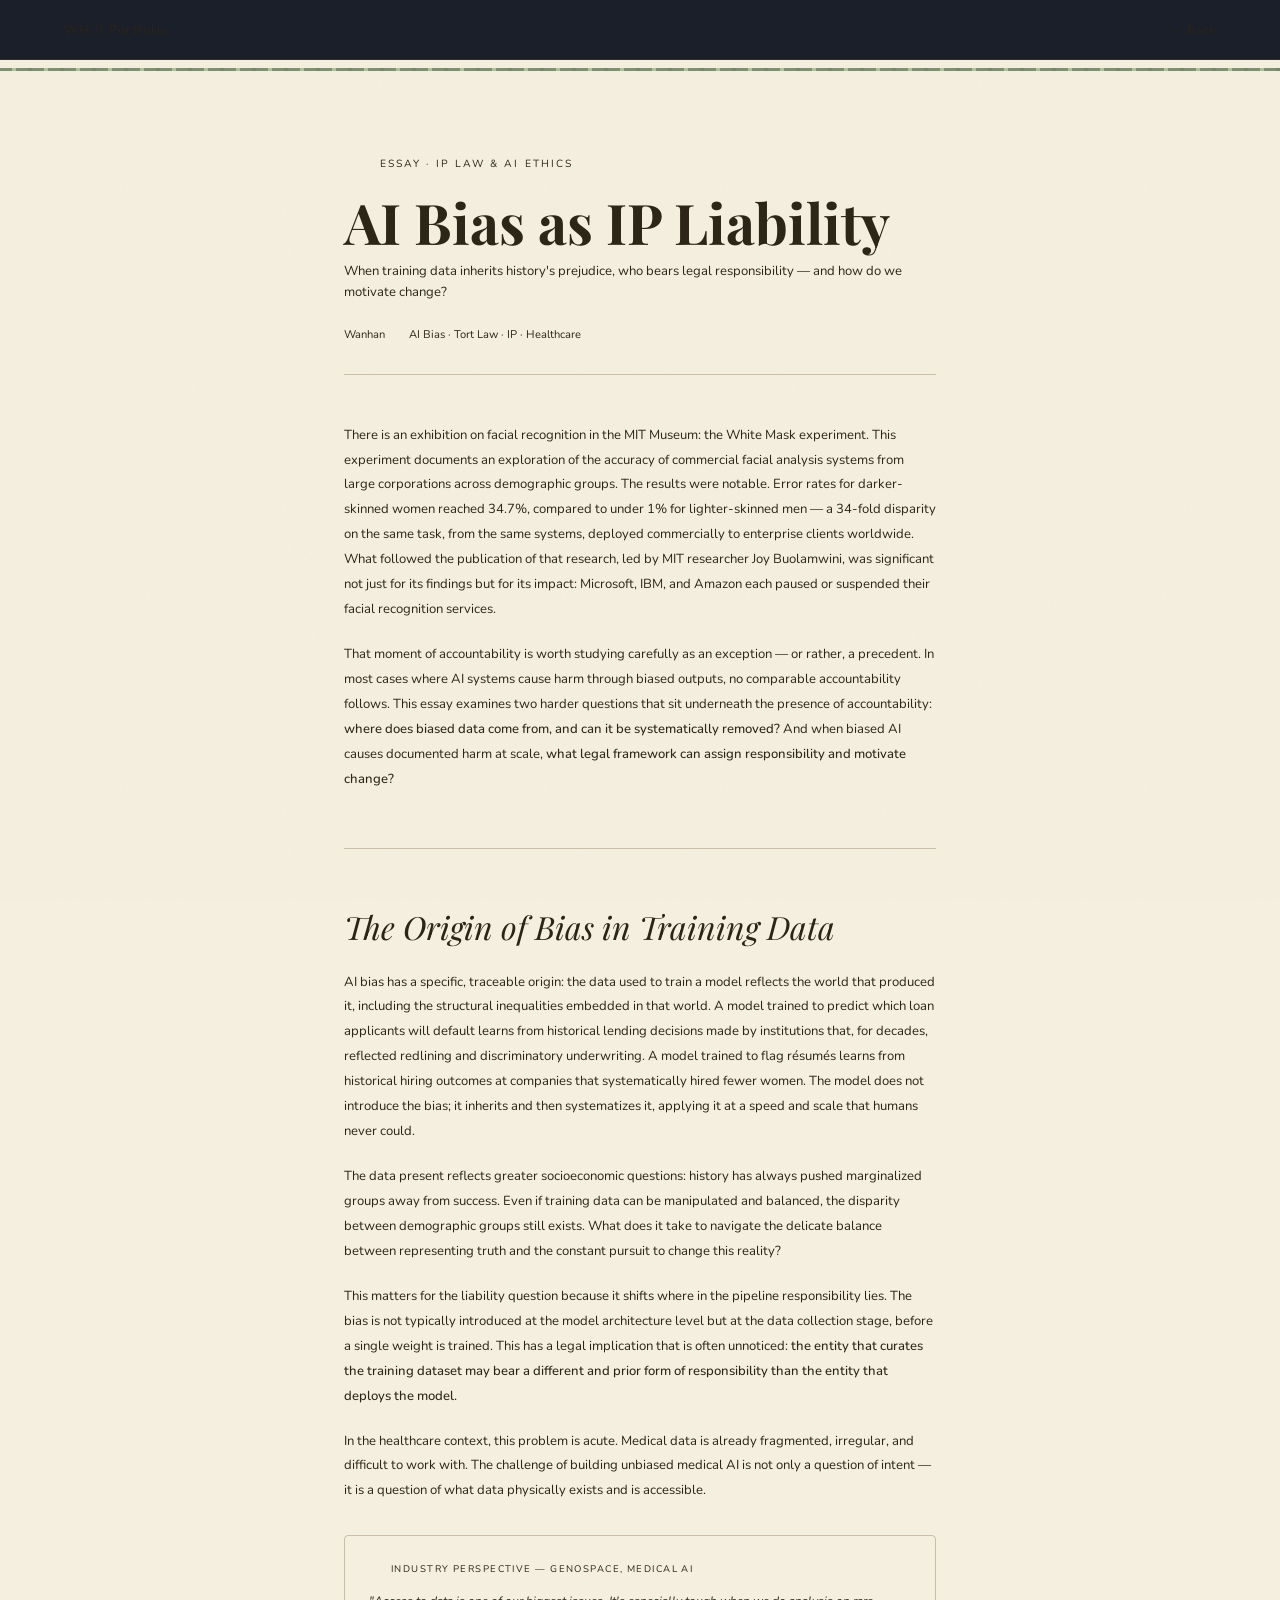
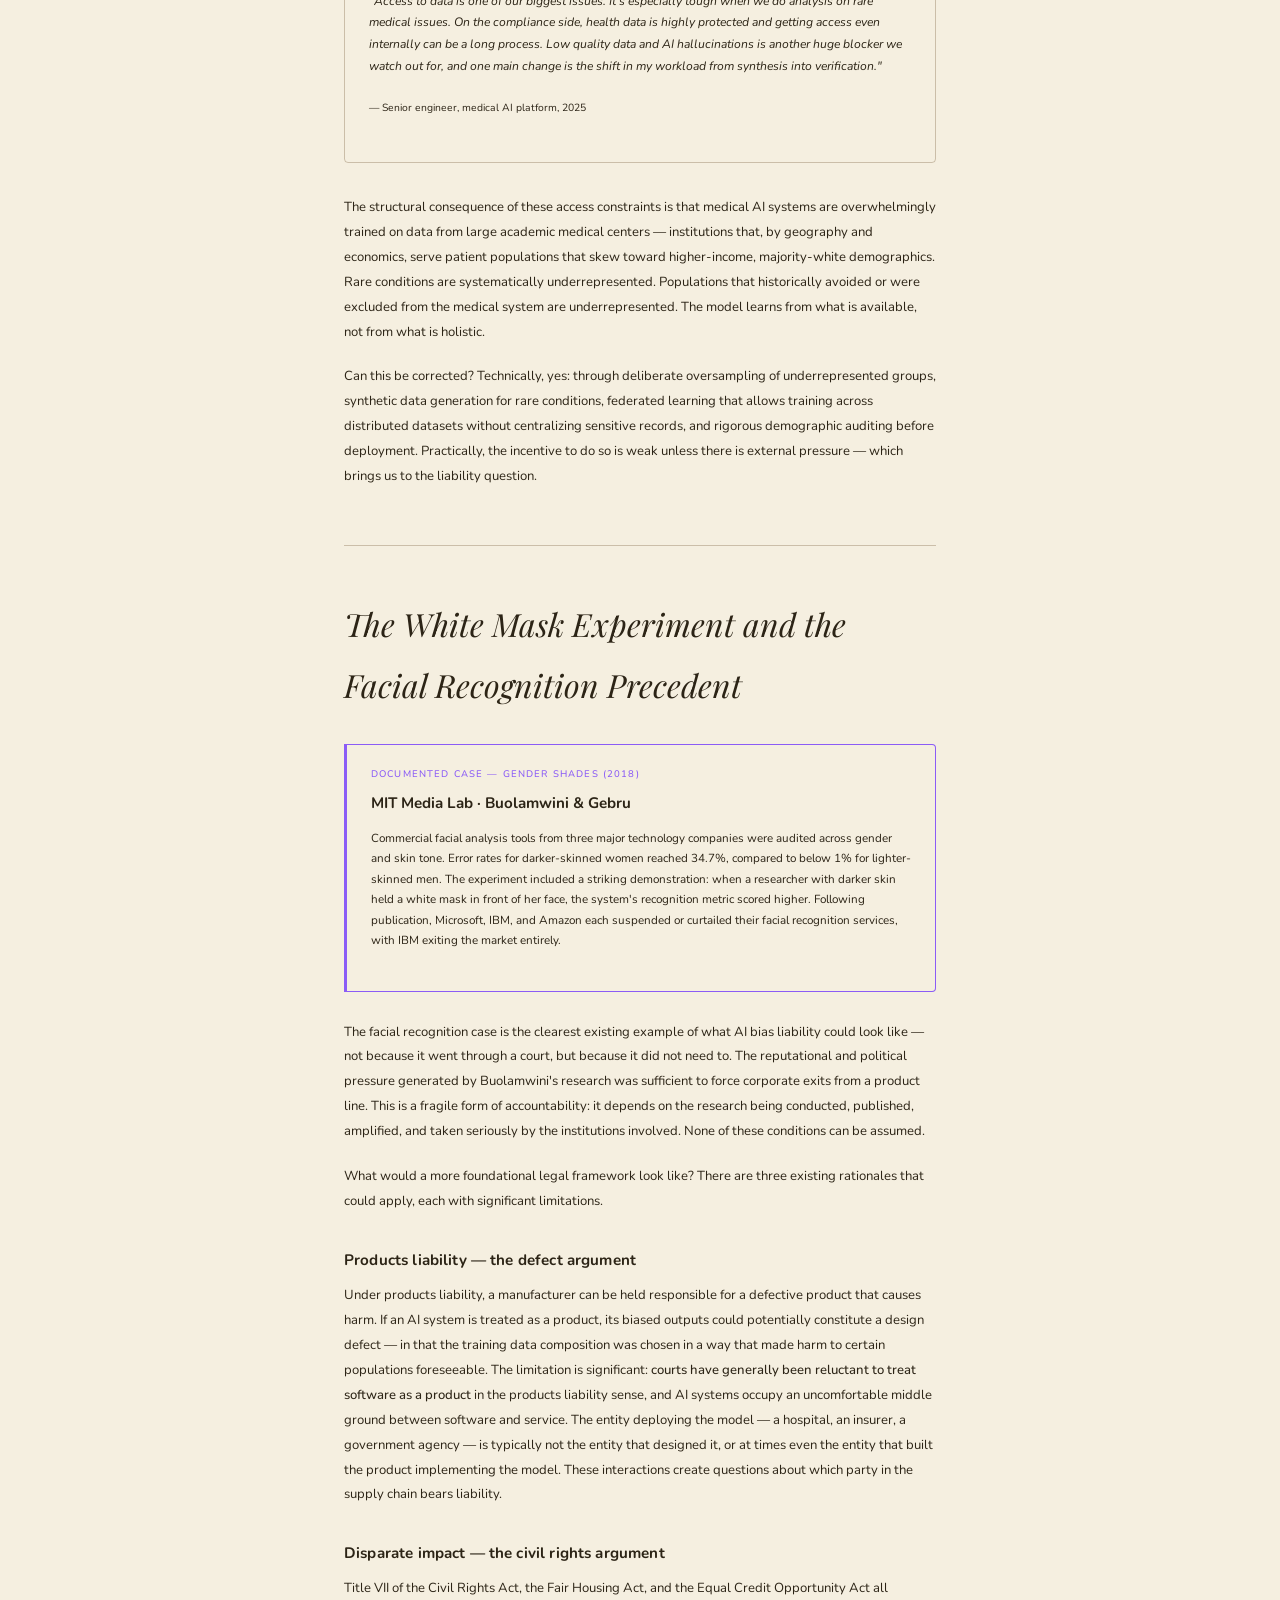
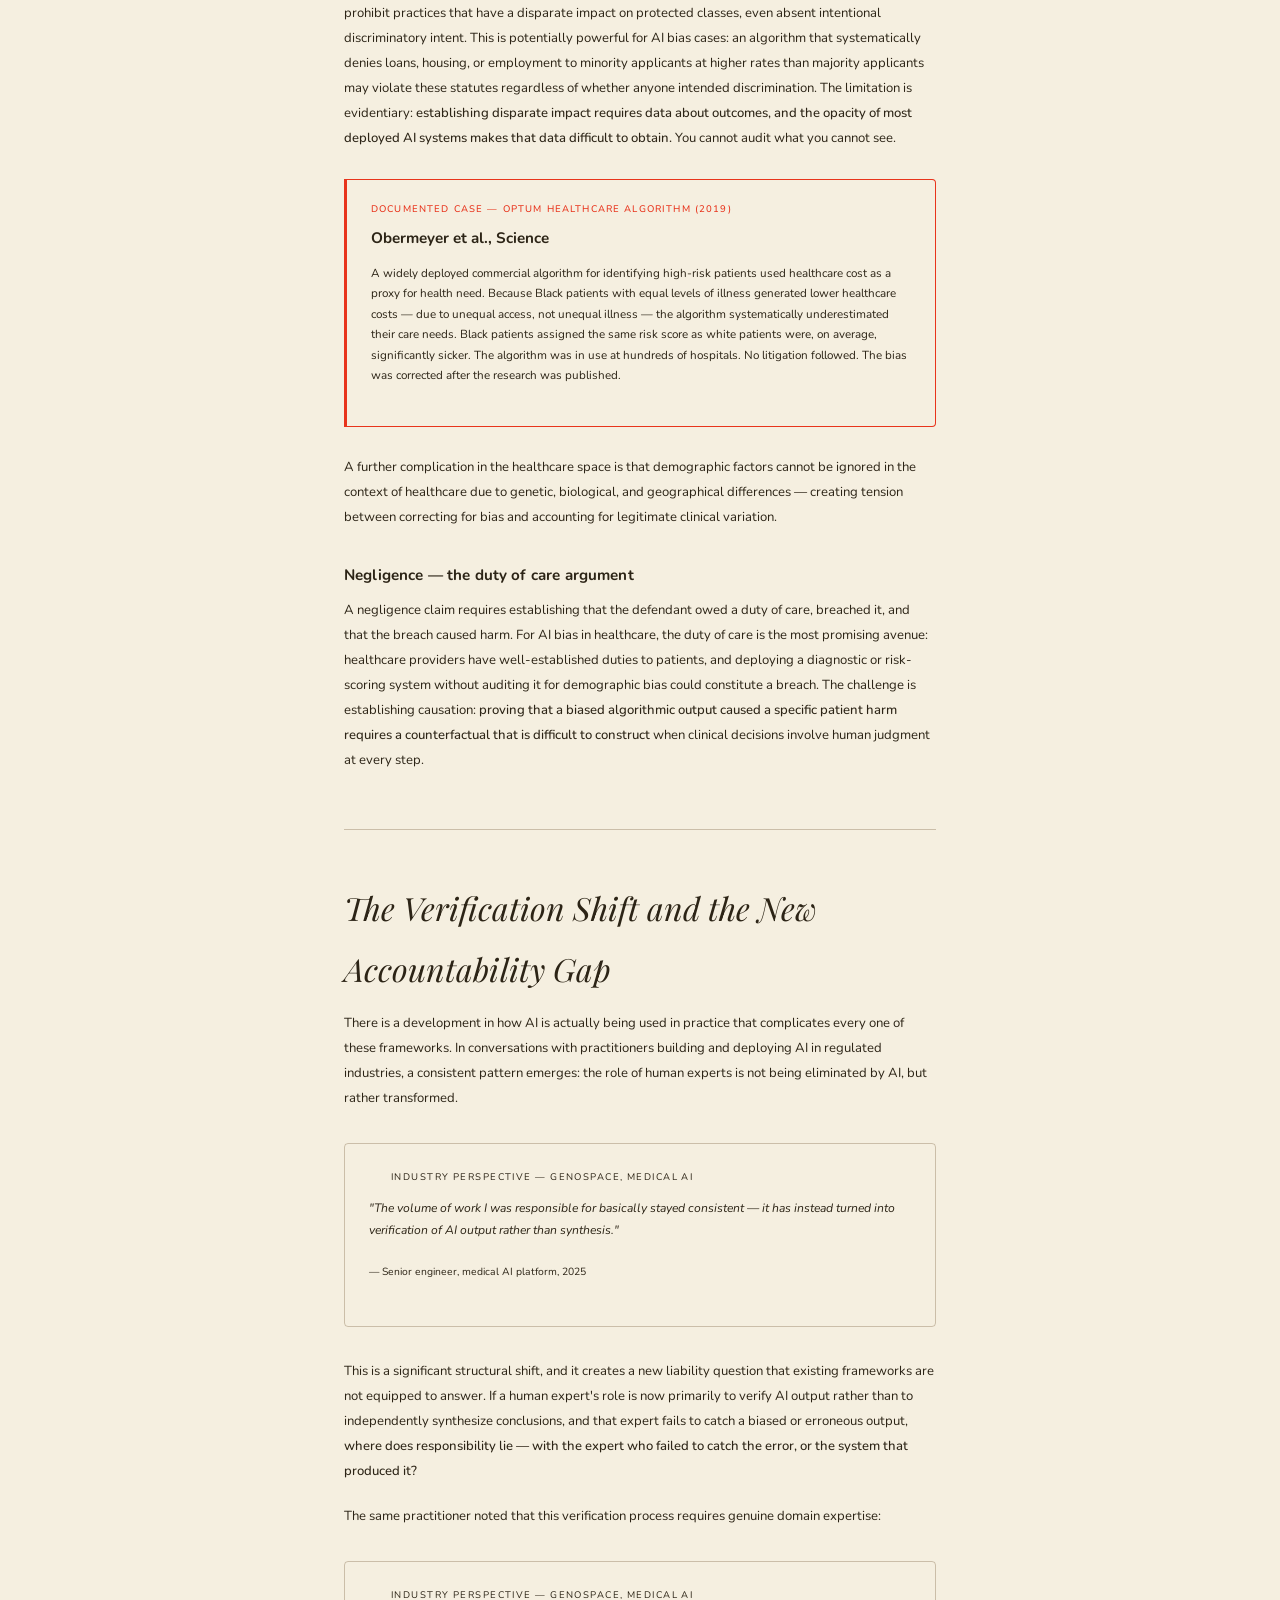
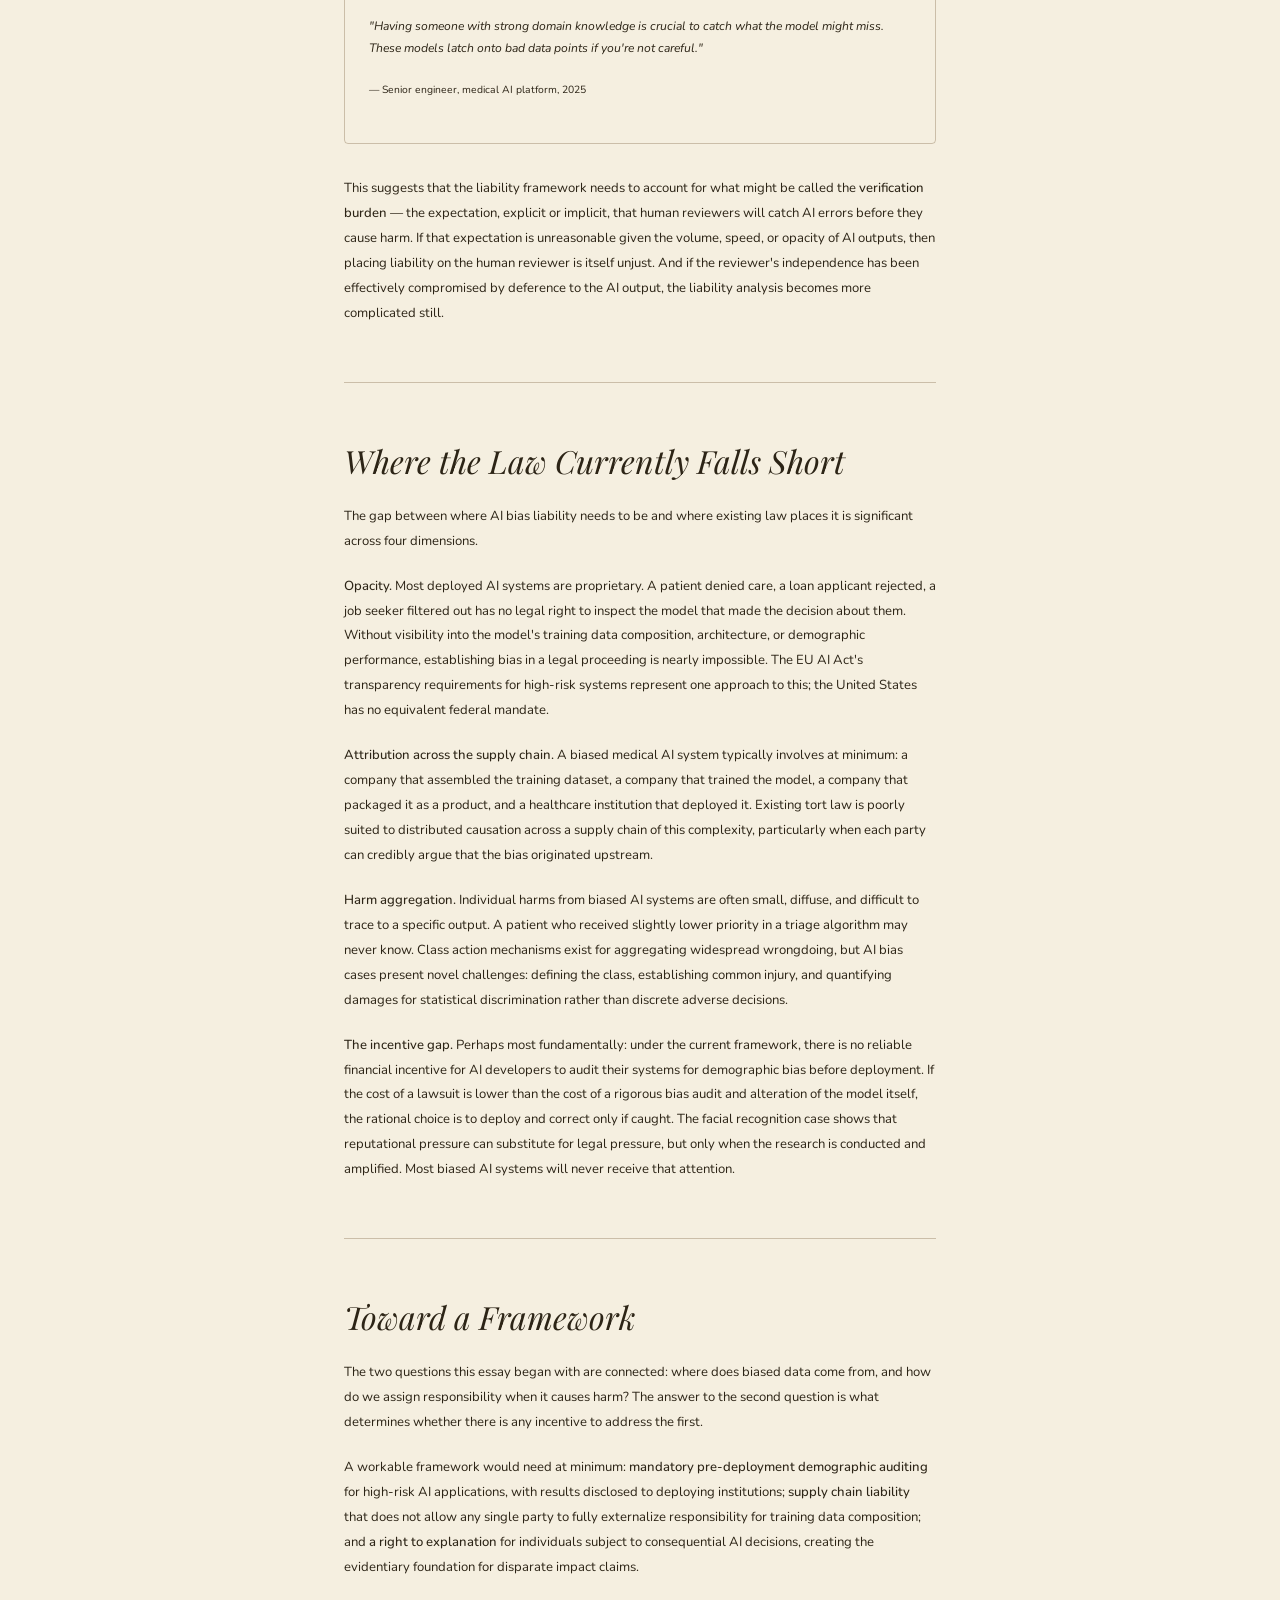
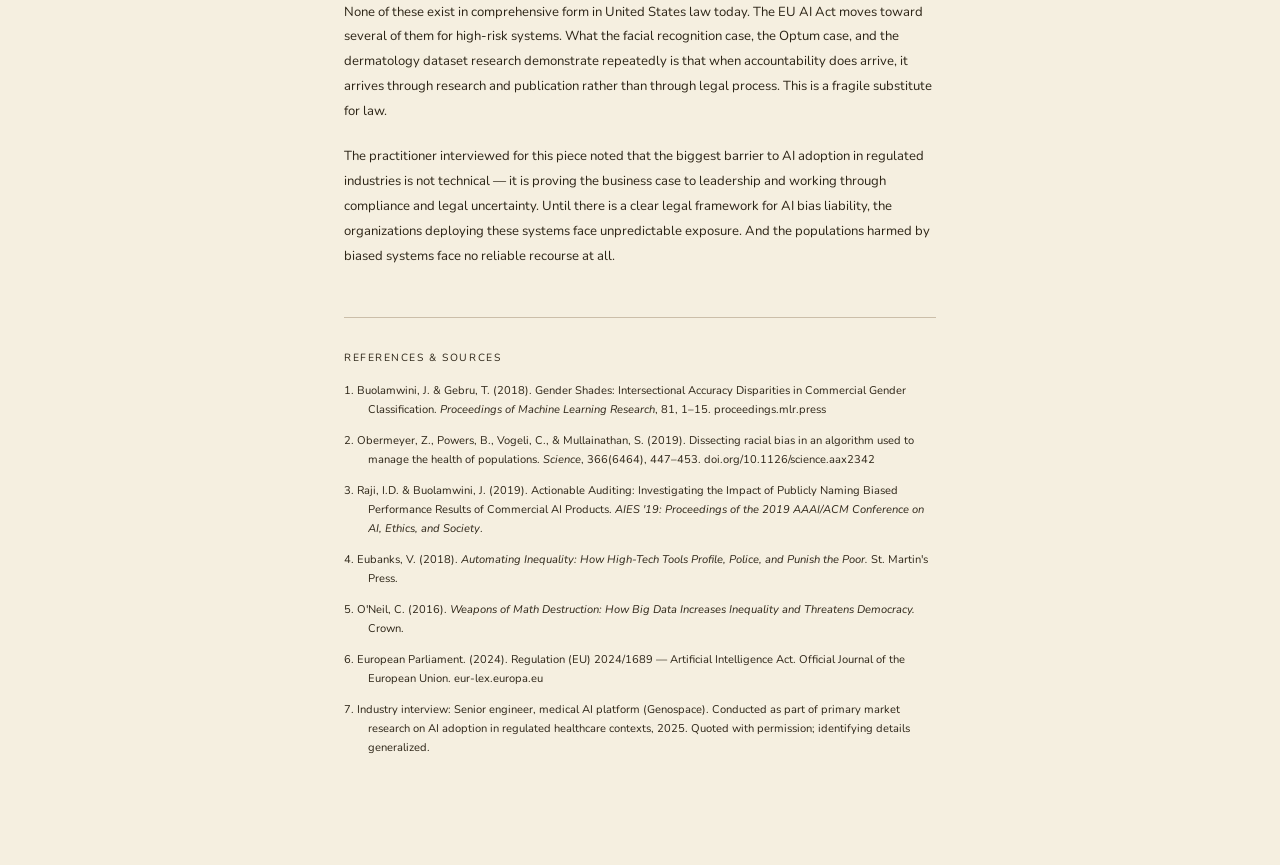
==== writing/ai-bias-ip-liability.html @ c3f12166 "Deploy portfolio to GitHub Pages Co-Authored-By: Claude Sonnet 4.6 <noreply@anthropic.com>" ====
<!DOCTYPE html>
<html lang="en">
<head>
  <meta charset="UTF-8">
  <meta name="viewport" content="width=device-width, initial-scale=1.0">
  <title>AI Bias as IP Liability // Wanhan</title>
  <link rel="preconnect" href="https://fonts.googleapis.com">
  <link rel="preconnect" href="https://fonts.gstatic.com" crossorigin>
  <link href="https://fonts.googleapis.com/css2?family=DM+Serif+Display:ital@0;1&family=IBM+Plex+Mono:wght@300;400;500&family=Manrope:wght@400;500;600;700&display=swap" rel="stylesheet">
  <link rel="stylesheet" href="../css/tokens.css">
  <link rel="stylesheet" href="../css/base.css">
  <style>
    body { padding-top: 60px; }

    .writing-nav {
      position: fixed; top: 0; left: 0; right: 0; height: 60px;
      display: flex; align-items: center; justify-content: space-between;
      padding: 0 var(--gutter);
      background: rgba(8,14,26,0.92); backdrop-filter: blur(20px);
      border-bottom: 1px solid var(--border); z-index: 100;
    }
    .writing-nav a {
      font-family: var(--mono); font-size: 0.72rem;
      color: var(--text-muted); text-decoration: none;
      letter-spacing: 0.08em; transition: color 0.2s;
    }
    .writing-nav a:hover { color: var(--blue-bright); }
    .writing-nav-logo {
      font-family: var(--mono); font-size: 0.8rem;
      color: var(--blue-bright); letter-spacing: 0.1em;
    }

    .article {
      max-width: 720px; margin: 0 auto;
      padding: clamp(3rem, 8vw, 6rem) var(--gutter);
    }

    .article-eyebrow {
      font-family: var(--mono); font-size: 0.65rem;
      letter-spacing: 0.2em; text-transform: uppercase;
      color: var(--blue-bright); margin-bottom: 1.25rem;
      display: flex; align-items: center; gap: 0.75rem;
    }
    .article-eyebrow::before {
      content: ''; width: 24px; height: 1px; background: var(--blue-bright);
    }

    .article-title {
      font-family: var(--serif); font-size: clamp(2rem, 5vw, 3.5rem);
      line-height: 1.1; color: var(--text); margin-bottom: 0.5rem;
    }
    .article-subtitle {
      font-family: var(--mono); font-size: 0.82rem;
      color: var(--text-muted); margin-bottom: 1.5rem; line-height: 1.6;
    }
    .article-meta {
      font-family: var(--mono); font-size: 0.7rem; color: var(--text-dim);
      margin-bottom: 3rem; padding-bottom: 2rem;
      border-bottom: 1px solid var(--border);
      display: flex; gap: 1.5rem; flex-wrap: wrap;
    }

    /* Interview block */
    .interview-block {
      background: var(--navy2); border: 1px solid var(--border);
      border-radius: 4px; padding: 1.5rem; margin: 2rem 0;
    }
    .interview-label {
      font-family: var(--mono); font-size: 0.6rem; letter-spacing: 0.15em;
      text-transform: uppercase; color: var(--blue-bright); margin-bottom: 0.75rem;
      display: flex; align-items: center; gap: 0.5rem;
    }
    .interview-label::before {
      content: ''; width: 14px; height: 1px; background: var(--blue-bright);
    }
    .interview-text {
      font-family: var(--mono); font-size: 0.76rem;
      color: var(--text-muted); line-height: 1.8; font-style: italic;
      margin: 0 0 0.6rem;
    }
    .interview-attr {
      font-family: var(--mono); font-size: 0.65rem; color: var(--text-dim);
    }

    /* Case study box */
    .case-box {
      background: var(--navy2);
      border: 1px solid var(--border);
      border-left: 3px solid;
      border-radius: 0 4px 4px 0;
      padding: 1.25rem 1.5rem; margin: 1.75rem 0;
    }
    .case-box-label {
      font-family: var(--mono); font-size: 0.6rem; letter-spacing: 0.12em;
      text-transform: uppercase; margin-bottom: 0.4rem; font-weight: 500;
    }
    .case-box-title {
      font-family: var(--sans); font-size: 0.95rem; font-weight: 700;
      color: var(--text); margin-bottom: 0.6rem;
    }
    .case-box-body {
      font-family: var(--mono); font-size: 0.73rem;
      color: var(--text-muted); line-height: 1.75; margin: 0;
    }

    /* Prose */
    .prose {
      font-family: var(--mono); font-size: 0.82rem;
      line-height: 1.9; color: var(--text-muted);
    }
    .prose p { margin-bottom: 1.25rem; }
    .prose b, .prose strong { color: var(--text); font-weight: 500; }

    .prose h2 {
      font-family: var(--serif);
      font-size: clamp(1.4rem, 3vw, 2rem);
      font-weight: 400; font-style: italic;
      color: var(--text);
      margin: 3.5rem 0 0.75rem;
      padding-top: 3rem;
      border-top: 1px solid var(--border);
    }
    .prose h3 {
      font-family: var(--sans); font-size: 0.95rem; font-weight: 700;
      color: var(--blue-bright); margin: 2rem 0 0.5rem;
      letter-spacing: 0.01em;
    }

    .prose ul, .prose ol { padding-left: 1.5rem; margin-bottom: 1.25rem; }
    .prose li { margin-bottom: 0.5rem; }

    .prose a {
      color: var(--blue-bright); text-decoration: none;
      border-bottom: 1px solid rgba(77,133,255,0.3);
      transition: border-color 0.2s;
    }
    .prose a:hover { border-color: var(--blue-bright); }

    /* Citations */
    .citations {
      margin-top: 3rem; padding-top: 2rem;
      border-top: 1px solid var(--border);
    }
    .citations-title {
      font-family: var(--mono); font-size: 0.65rem;
      letter-spacing: 0.15em; text-transform: uppercase;
      color: var(--text-dim); margin-bottom: 1rem;
    }
    .citation {
      font-family: var(--mono); font-size: 0.7rem;
      color: var(--text-dim); line-height: 1.7;
      margin-bottom: 0.75rem;
      padding-left: 1.5rem; text-indent: -1.5rem;
    }
    .citation a { color: var(--blue-bright); text-decoration: none; }
  </style>
</head>
<body>

<nav class="writing-nav">
  <span class="writing-nav-logo">WH // Portfolio</span>
  <a href="../index.html">← Back</a>
</nav>

<article class="article">

  <div class="article-eyebrow">Essay · IP Law &amp; AI Ethics</div>
  <h1 class="article-title">AI Bias as IP Liability</h1>
  <p class="article-subtitle">When training data inherits history's prejudice, who bears legal responsibility — and how do we motivate change?</p>
  <div class="article-meta">
    <span>Wanhan</span>
    <span>AI Bias · Tort Law · IP · Healthcare</span>
  </div>

  <div class="prose">

    <p>There is an exhibition on facial recognition in the MIT Museum: the White Mask experiment. This experiment documents an exploration of the accuracy of commercial facial analysis systems from large corporations across demographic groups. The results were notable. Error rates for darker-skinned women reached 34.7%, compared to under 1% for lighter-skinned men — a 34-fold disparity on the same task, from the same systems, deployed commercially to enterprise clients worldwide. What followed the publication of that research, led by MIT researcher Joy Buolamwini, was significant not just for its findings but for its impact: Microsoft, IBM, and Amazon each paused or suspended their facial recognition services.</p>

    <p>That moment of accountability is worth studying carefully as an exception — or rather, a precedent. In most cases where AI systems cause harm through biased outputs, no comparable accountability follows. This essay examines two harder questions that sit underneath the presence of accountability: <strong>where does biased data come from, and can it be systematically removed?</strong> And when biased AI causes documented harm at scale, <strong>what legal framework can assign responsibility and motivate change?</strong></p>

    <h2>The Origin of Bias in Training Data</h2>

    <p>AI bias has a specific, traceable origin: the data used to train a model reflects the world that produced it, including the structural inequalities embedded in that world. A model trained to predict which loan applicants will default learns from historical lending decisions made by institutions that, for decades, reflected redlining and discriminatory underwriting. A model trained to flag résumés learns from historical hiring outcomes at companies that systematically hired fewer women. The model does not introduce the bias; it inherits and then systematizes it, applying it at a speed and scale that humans never could.</p>

    <p>The data present reflects greater socioeconomic questions: history has always pushed marginalized groups away from success. Even if training data can be manipulated and balanced, the disparity between demographic groups still exists. What does it take to navigate the delicate balance between representing truth and the constant pursuit to change this reality?</p>

    <p>This matters for the liability question because it shifts where in the pipeline responsibility lies. The bias is not typically introduced at the model architecture level but at the data collection stage, before a single weight is trained. This has a legal implication that is often unnoticed: <strong>the entity that curates the training dataset may bear a different and prior form of responsibility than the entity that deploys the model.</strong></p>

    <p>In the healthcare context, this problem is acute. Medical data is already fragmented, irregular, and difficult to work with. The challenge of building unbiased medical AI is not only a question of intent — it is a question of what data physically exists and is accessible.</p>

    <div class="interview-block">
      <div class="interview-label">Industry perspective — Genospace, medical AI</div>
      <p class="interview-text">"Access to data is one of our biggest issues. It's especially tough when we do analysis on rare medical issues. On the compliance side, health data is highly protected and getting access even internally can be a long process. Low quality data and AI hallucinations is another huge blocker we watch out for, and one main change is the shift in my workload from synthesis into verification."</p>
      <p class="interview-attr">— Senior engineer, medical AI platform, 2025</p>
    </div>

    <p>The structural consequence of these access constraints is that medical AI systems are overwhelmingly trained on data from large academic medical centers — institutions that, by geography and economics, serve patient populations that skew toward higher-income, majority-white demographics. Rare conditions are systematically underrepresented. Populations that historically avoided or were excluded from the medical system are underrepresented. The model learns from what is available, not from what is holistic.</p>

    <p>Can this be corrected? Technically, yes: through deliberate oversampling of underrepresented groups, synthetic data generation for rare conditions, federated learning that allows training across distributed datasets without centralizing sensitive records, and rigorous demographic auditing before deployment. Practically, the incentive to do so is weak unless there is external pressure — which brings us to the liability question.</p>

    <h2>The White Mask Experiment and the Facial Recognition Precedent</h2>

    <div class="case-box" style="border-color:#8b5cf6">
      <div class="case-box-label" style="color:#8b5cf6">Documented case — Gender Shades (2018)</div>
      <div class="case-box-title">MIT Media Lab · Buolamwini &amp; Gebru</div>
      <p class="case-box-body">Commercial facial analysis tools from three major technology companies were audited across gender and skin tone. Error rates for darker-skinned women reached 34.7%, compared to below 1% for lighter-skinned men. The experiment included a striking demonstration: when a researcher with darker skin held a white mask in front of her face, the system's recognition metric scored higher. Following publication, Microsoft, IBM, and Amazon each suspended or curtailed their facial recognition services, with IBM exiting the market entirely.</p>
    </div>

    <p>The facial recognition case is the clearest existing example of what AI bias liability could look like — not because it went through a court, but because it did not need to. The reputational and political pressure generated by Buolamwini's research was sufficient to force corporate exits from a product line. This is a fragile form of accountability: it depends on the research being conducted, published, amplified, and taken seriously by the institutions involved. None of these conditions can be assumed.</p>

    <p>What would a more foundational legal framework look like? There are three existing rationales that could apply, each with significant limitations.</p>

    <h3>Products liability — the defect argument</h3>

    <p>Under products liability, a manufacturer can be held responsible for a defective product that causes harm. If an AI system is treated as a product, its biased outputs could potentially constitute a design defect — in that the training data composition was chosen in a way that made harm to certain populations foreseeable. The limitation is significant: <strong>courts have generally been reluctant to treat software as a product</strong> in the products liability sense, and AI systems occupy an uncomfortable middle ground between software and service. The entity deploying the model — a hospital, an insurer, a government agency — is typically not the entity that designed it, or at times even the entity that built the product implementing the model. These interactions create questions about which party in the supply chain bears liability.</p>

    <h3>Disparate impact — the civil rights argument</h3>

    <p>Title VII of the Civil Rights Act, the Fair Housing Act, and the Equal Credit Opportunity Act all prohibit practices that have a disparate impact on protected classes, even absent intentional discriminatory intent. This is potentially powerful for AI bias cases: an algorithm that systematically denies loans, housing, or employment to minority applicants at higher rates than majority applicants may violate these statutes regardless of whether anyone intended discrimination. The limitation is evidentiary: <strong>establishing disparate impact requires data about outcomes, and the opacity of most deployed AI systems makes that data difficult to obtain.</strong> You cannot audit what you cannot see.</p>

    <div class="case-box" style="border-color:#e8341c">
      <div class="case-box-label" style="color:#e8341c">Documented case — Optum Healthcare Algorithm (2019)</div>
      <div class="case-box-title">Obermeyer et al., Science</div>
      <p class="case-box-body">A widely deployed commercial algorithm for identifying high-risk patients used healthcare cost as a proxy for health need. Because Black patients with equal levels of illness generated lower healthcare costs — due to unequal access, not unequal illness — the algorithm systematically underestimated their care needs. Black patients assigned the same risk score as white patients were, on average, significantly sicker. The algorithm was in use at hundreds of hospitals. No litigation followed. The bias was corrected after the research was published.</p>
    </div>

    <p>A further complication in the healthcare space is that demographic factors cannot be ignored in the context of healthcare due to genetic, biological, and geographical differences — creating tension between correcting for bias and accounting for legitimate clinical variation.</p>

    <h3>Negligence — the duty of care argument</h3>

    <p>A negligence claim requires establishing that the defendant owed a duty of care, breached it, and that the breach caused harm. For AI bias in healthcare, the duty of care is the most promising avenue: healthcare providers have well-established duties to patients, and deploying a diagnostic or risk-scoring system without auditing it for demographic bias could constitute a breach. The challenge is establishing causation: <strong>proving that a biased algorithmic output caused a specific patient harm requires a counterfactual that is difficult to construct</strong> when clinical decisions involve human judgment at every step.</p>

    <h2>The Verification Shift and the New Accountability Gap</h2>

    <p>There is a development in how AI is actually being used in practice that complicates every one of these frameworks. In conversations with practitioners building and deploying AI in regulated industries, a consistent pattern emerges: the role of human experts is not being eliminated by AI, but rather transformed.</p>

    <div class="interview-block">
      <div class="interview-label">Industry perspective — Genospace, medical AI</div>
      <p class="interview-text">"The volume of work I was responsible for basically stayed consistent — it has instead turned into verification of AI output rather than synthesis."</p>
      <p class="interview-attr">— Senior engineer, medical AI platform, 2025</p>
    </div>

    <p>This is a significant structural shift, and it creates a new liability question that existing frameworks are not equipped to answer. If a human expert's role is now primarily to verify AI output rather than to independently synthesize conclusions, and that expert fails to catch a biased or erroneous output, <strong>where does responsibility lie — with the expert who failed to catch the error, or the system that produced it?</strong></p>

    <p>The same practitioner noted that this verification process requires genuine domain expertise:</p>

    <div class="interview-block">
      <div class="interview-label">Industry perspective — Genospace, medical AI</div>
      <p class="interview-text">"Having someone with strong domain knowledge is crucial to catch what the model might miss. These models latch onto bad data points if you're not careful."</p>
      <p class="interview-attr">— Senior engineer, medical AI platform, 2025</p>
    </div>

    <p>This suggests that the liability framework needs to account for what might be called the <strong>verification burden</strong> — the expectation, explicit or implicit, that human reviewers will catch AI errors before they cause harm. If that expectation is unreasonable given the volume, speed, or opacity of AI outputs, then placing liability on the human reviewer is itself unjust. And if the reviewer's independence has been effectively compromised by deference to the AI output, the liability analysis becomes more complicated still.</p>

    <h2>Where the Law Currently Falls Short</h2>

    <p>The gap between where AI bias liability needs to be and where existing law places it is significant across four dimensions.</p>

    <p><strong>Opacity.</strong> Most deployed AI systems are proprietary. A patient denied care, a loan applicant rejected, a job seeker filtered out has no legal right to inspect the model that made the decision about them. Without visibility into the model's training data composition, architecture, or demographic performance, establishing bias in a legal proceeding is nearly impossible. The EU AI Act's transparency requirements for high-risk systems represent one approach to this; the United States has no equivalent federal mandate.</p>

    <p><strong>Attribution across the supply chain.</strong> A biased medical AI system typically involves at minimum: a company that assembled the training dataset, a company that trained the model, a company that packaged it as a product, and a healthcare institution that deployed it. Existing tort law is poorly suited to distributed causation across a supply chain of this complexity, particularly when each party can credibly argue that the bias originated upstream.</p>

    <p><strong>Harm aggregation.</strong> Individual harms from biased AI systems are often small, diffuse, and difficult to trace to a specific output. A patient who received slightly lower priority in a triage algorithm may never know. Class action mechanisms exist for aggregating widespread wrongdoing, but AI bias cases present novel challenges: defining the class, establishing common injury, and quantifying damages for statistical discrimination rather than discrete adverse decisions.</p>

    <p><strong>The incentive gap.</strong> Perhaps most fundamentally: under the current framework, there is no reliable financial incentive for AI developers to audit their systems for demographic bias before deployment. If the cost of a lawsuit is lower than the cost of a rigorous bias audit and alteration of the model itself, the rational choice is to deploy and correct only if caught. The facial recognition case shows that reputational pressure can substitute for legal pressure, but only when the research is conducted and amplified. Most biased AI systems will never receive that attention.</p>

    <h2>Toward a Framework</h2>

    <p>The two questions this essay began with are connected: where does biased data come from, and how do we assign responsibility when it causes harm? The answer to the second question is what determines whether there is any incentive to address the first.</p>

    <p>A workable framework would need at minimum: <strong>mandatory pre-deployment demographic auditing</strong> for high-risk AI applications, with results disclosed to deploying institutions; <strong>supply chain liability</strong> that does not allow any single party to fully externalize responsibility for training data composition; and <strong>a right to explanation</strong> for individuals subject to consequential AI decisions, creating the evidentiary foundation for disparate impact claims.</p>

    <p>None of these exist in comprehensive form in United States law today. The EU AI Act moves toward several of them for high-risk systems. What the facial recognition case, the Optum case, and the dermatology dataset research demonstrate repeatedly is that when accountability does arrive, it arrives through research and publication rather than through legal process. This is a fragile substitute for law.</p>

    <p>The practitioner interviewed for this piece noted that the biggest barrier to AI adoption in regulated industries is not technical — it is proving the business case to leadership and working through compliance and legal uncertainty. Until there is a clear legal framework for AI bias liability, the organizations deploying these systems face unpredictable exposure. And the populations harmed by biased systems face no reliable recourse at all.</p>

  </div>

  <div class="citations">
    <div class="citations-title">References &amp; Sources</div>
    <div class="citation">1. Buolamwini, J. &amp; Gebru, T. (2018). Gender Shades: Intersectional Accuracy Disparities in Commercial Gender Classification. <em>Proceedings of Machine Learning Research</em>, 81, 1–15. <a href="http://proceedings.mlr.press/v81/buolamwini18a.html" target="_blank">proceedings.mlr.press</a></div>
    <div class="citation">2. Obermeyer, Z., Powers, B., Vogeli, C., &amp; Mullainathan, S. (2019). Dissecting racial bias in an algorithm used to manage the health of populations. <em>Science</em>, 366(6464), 447–453. <a href="https://doi.org/10.1126/science.aax2342" target="_blank">doi.org/10.1126/science.aax2342</a></div>
    <div class="citation">3. Raji, I.D. &amp; Buolamwini, J. (2019). Actionable Auditing: Investigating the Impact of Publicly Naming Biased Performance Results of Commercial AI Products. <em>AIES '19: Proceedings of the 2019 AAAI/ACM Conference on AI, Ethics, and Society</em>.</div>
    <div class="citation">4. Eubanks, V. (2018). <em>Automating Inequality: How High-Tech Tools Profile, Police, and Punish the Poor.</em> St. Martin's Press.</div>
    <div class="citation">5. O'Neil, C. (2016). <em>Weapons of Math Destruction: How Big Data Increases Inequality and Threatens Democracy.</em> Crown.</div>
    <div class="citation">6. European Parliament. (2024). Regulation (EU) 2024/1689 — Artificial Intelligence Act. Official Journal of the European Union. <a href="https://eur-lex.europa.eu/legal-content/EN/TXT/?uri=CELEX:32024R1689" target="_blank">eur-lex.europa.eu</a></div>
    <div class="citation">7. Industry interview: Senior engineer, medical AI platform (Genospace). Conducted as part of primary market research on AI adoption in regulated healthcare contexts, 2025. Quoted with permission; identifying details generalized.</div>
  </div>

</article>
</body>
</html>
---- css/tokens.css ----
/* css/tokens.css — Cottage Core theme
   All colours, fonts, and layout tokens live here.
   Change the palette here to retheme the whole site. */

@import url('https://fonts.googleapis.com/css2?family=Playfair+Display:ital,wght@0,400;0,600;1,400;1,600&family=Nunito:wght@400;500;600;700;800&family=Crimson+Pro:ital,wght@0,400;1,400&display=swap');

:root {
  /* ── Palette ── */
  --parchment:     #f5efe0;   /* page background */
  --parchment2:    #ede4ce;   /* card / section bg */
  --parchment3:    #e4d9b8;   /* deeper surface */
  --cream:         #faf6ec;   /* lightest surface */

  --moss:          #4a6741;   /* primary accent */
  --moss-light:    #6b8f5e;   /* hover state */
  --moss-bright:   #89b07a;   /* highlight */
  --moss-pale:     #c8dbb8;   /* very light green */
  --sage:          #8faa7e;   /* muted green */
  --fern:          #3d5c35;   /* deep green */

  --bark:          #6b4c2a;   /* warm brown */
  --bark-light:    #9b7045;   /* lighter brown */
  --tan:           #c4a882;   /* border / tan */
  --tan-light:     #ddd0b8;   /* lighter border */

  --ink:           #2c2416;   /* primary text */
  --ink-muted:     #5c4e38;   /* secondary text */
  --ink-dim:       #8c7a5e;   /* tertiary text */

  /* ── Borders ── */
  --border:        rgba(107,76,42,0.3);
  --border-dark:   rgba(107,76,42,0.5);
  --border-light:  rgba(196,168,130,0.25);

  /* ── Typography ── */
  --serif:   'Playfair Display', Georgia, serif;
  --sans:    'Nunito', 'Trebuchet MS', sans-serif;
  --script:  'Crimson Pro', Georgia, serif;

  /* ── Layout ── */
  --nav-h:    68px;
  --gutter:   clamp(1.5rem, 5vw, 4rem);
  --max-w:    1100px;
  --radius:   18px;
  --radius-sm:10px;
  --ease-out: cubic-bezier(0.25, 0.46, 0.45, 0.94);
}
---- css/base.css ----
/* css/base.css — Reset, global layout, shared utilities, animations */

*, *::before, *::after { box-sizing: border-box; margin: 0; padding: 0; }
html { scroll-behavior: smooth; }

body {
  background: var(--parchment);
  color: var(--ink);
  font-family: var(--sans);
  overflow-x: hidden;
  -webkit-font-smoothing: antialiased;
}

/* ── Paper texture overlay ── */
body::before {
  content: '';
  position: fixed; inset: 0;
  background-image:
    url("data:image/svg+xml,%3Csvg xmlns='http://www.w3.org/2000/svg' width='300' height='300'%3E%3Cfilter id='n'%3E%3CfeTurbulence type='fractalNoise' baseFrequency='0.65' numOctaves='3' stitchTiles='stitch'/%3E%3CfeColorMatrix type='saturate' values='0'/%3E%3C/filter%3E%3Crect width='300' height='300' filter='url(%23n)' opacity='0.04'/%3E%3C/svg%3E");
  pointer-events: none; z-index: 0; opacity: 0.6;
}

/* Moss/vine decorative border top */
body::after {
  content: '';
  position: fixed; top: var(--nav-h); left: 0; right: 0;
  height: 3px;
  background: repeating-linear-gradient(
    90deg,
    var(--moss) 0px, var(--moss) 12px,
    var(--moss-bright) 12px, var(--moss-bright) 16px,
    var(--moss) 16px, var(--moss) 28px,
    var(--fern) 28px, var(--fern) 32px
  );
  opacity: 0.7;
  pointer-events: none; z-index: 99;
}

section { position: relative; z-index: 1; }

.section-inner {
  max-width: var(--max-w);
  margin: 0 auto;
  padding: clamp(4rem, 9vw, 7rem) var(--gutter);
}

.section-divider {
  height: 2px;
  margin: 0 var(--gutter);
  position: relative; z-index: 1;
  background: repeating-linear-gradient(
    90deg,
    var(--tan) 0, var(--tan) 6px,
    transparent 6px, transparent 10px
  );
  opacity: 0.5;
}

/* ── Section header ── */
.section-header { margin-bottom: 3rem; }

.section-label {
  font-family: var(--sans);
  font-size: 0.65rem;
  letter-spacing: 0.22em;
  text-transform: uppercase;
  color: var(--moss);
  font-weight: 700;
  margin-bottom: 0.75rem;
  display: flex;
  align-items: center;
  gap: 0.75rem;
}
.section-label::before {
  content: '🌿';
  font-size: 0.9rem;
}

.section-title {
  font-family: var(--serif);
  font-size: clamp(2rem, 4vw, 3rem);
  line-height: 1.15;
  color: var(--ink);
  font-weight: 600;
}
.section-title em {
  color: var(--moss);
  font-style: italic;
}

/* ── Footer ── */
footer {
  border-top: 2px solid var(--border);
  background: var(--parchment2);
  padding: 2.5rem var(--gutter);
  display: flex;
  justify-content: space-between;
  align-items: center;
  position: relative; z-index: 1;
}
.footer-name {
  font-family: var(--serif);
  font-size: 1.3rem;
  font-style: italic;
  color: var(--ink-muted);
}
.footer-note {
  font-family: var(--sans);
  font-size: 0.68rem;
  color: var(--ink-dim);
  text-align: right;
  line-height: 1.8;
  letter-spacing: 0.04em;
}

/* ── Scroll reveal ── */
.reveal {
  opacity: 0; transform: translateY(20px);
  transition: opacity 0.7s ease, transform 0.7s ease;
}
.reveal.visible { opacity: 1; transform: none; }

/* ── Keyframes ── */
@keyframes fadeUp {
  from { opacity: 0; transform: translateY(18px); }
  to   { opacity: 1; transform: none; }
}
@keyframes fadeIn {
  from { opacity: 0; }
  to   { opacity: 1; }
}
@keyframes lineGrow {
  to { transform: scaleX(1); }
}
@keyframes slideDown {
  from { opacity: 0; transform: translateY(-6px); }
  to   { opacity: 1; transform: none; }
}
@keyframes sway {
  0%, 100% { transform: rotate(-2deg); }
  50%       { transform: rotate(2deg); }
}

@media (max-width: 600px) {
  nav ul { display: none; }
}
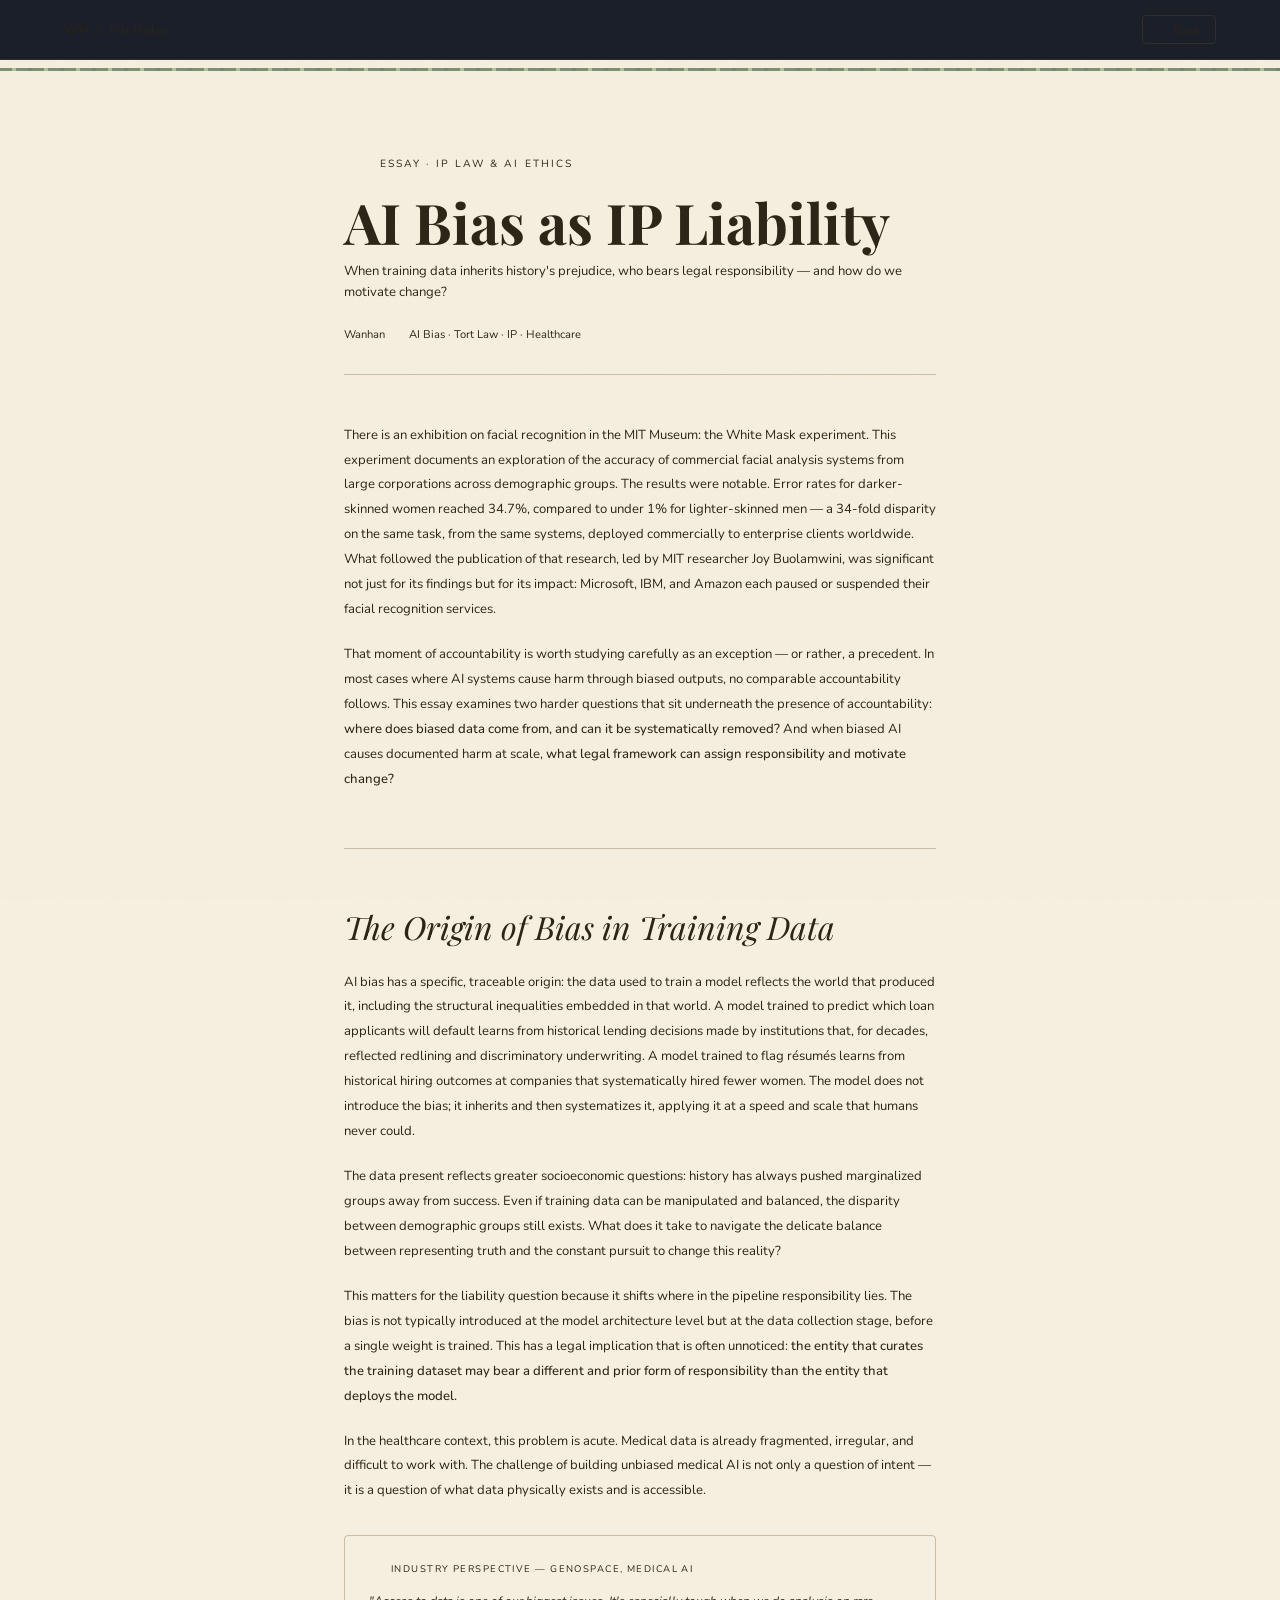
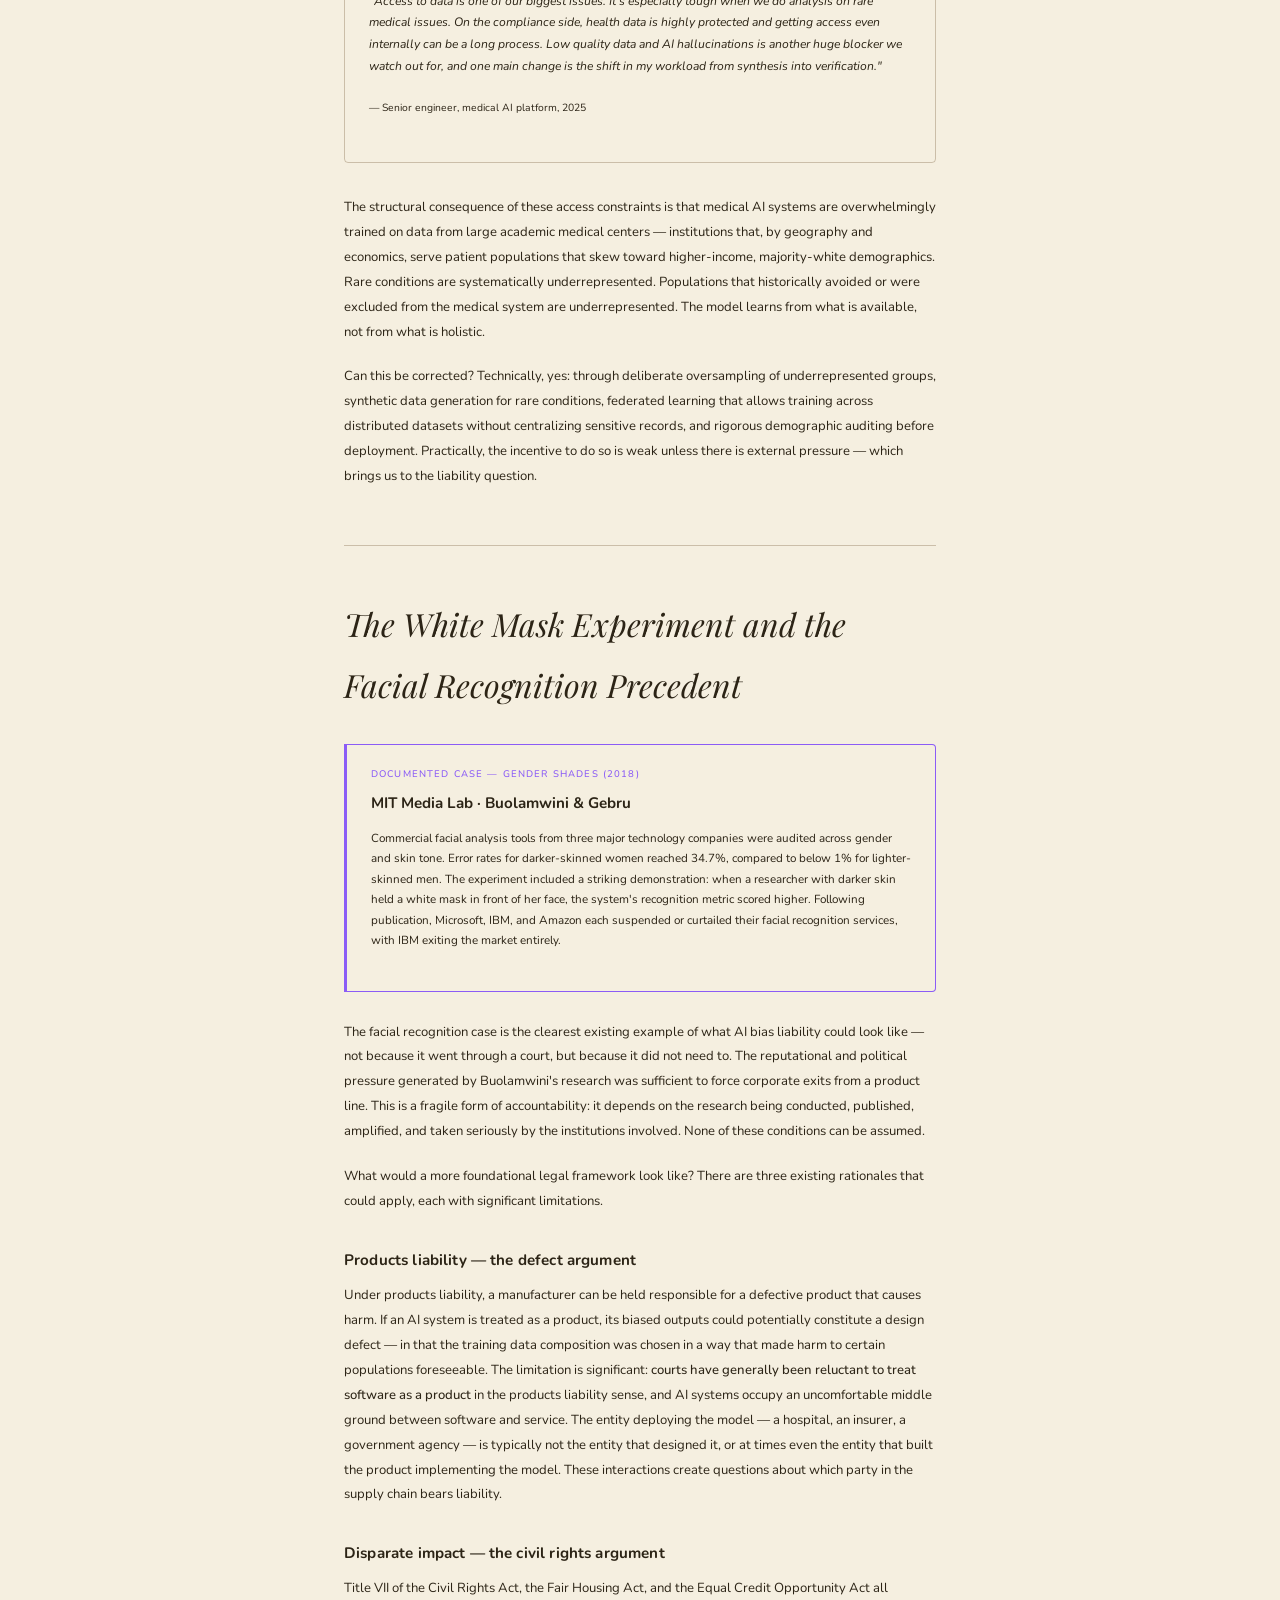
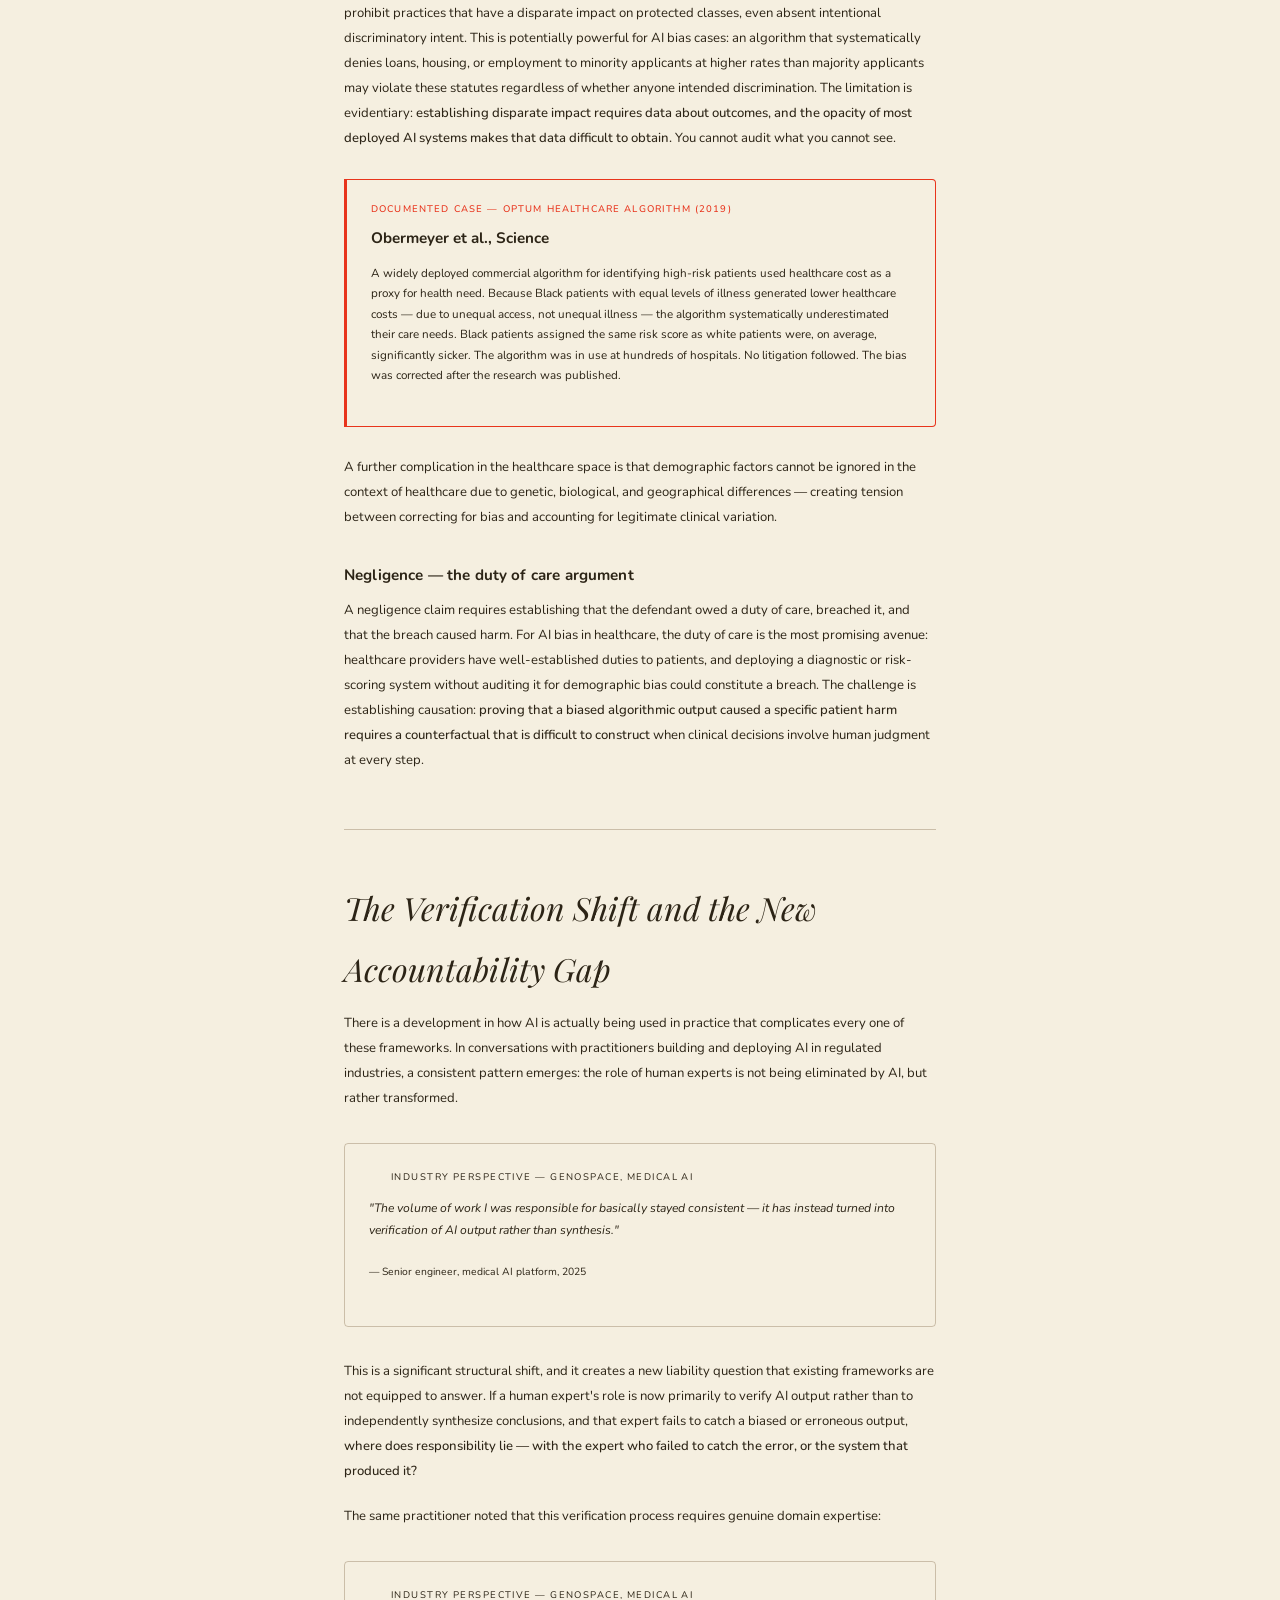
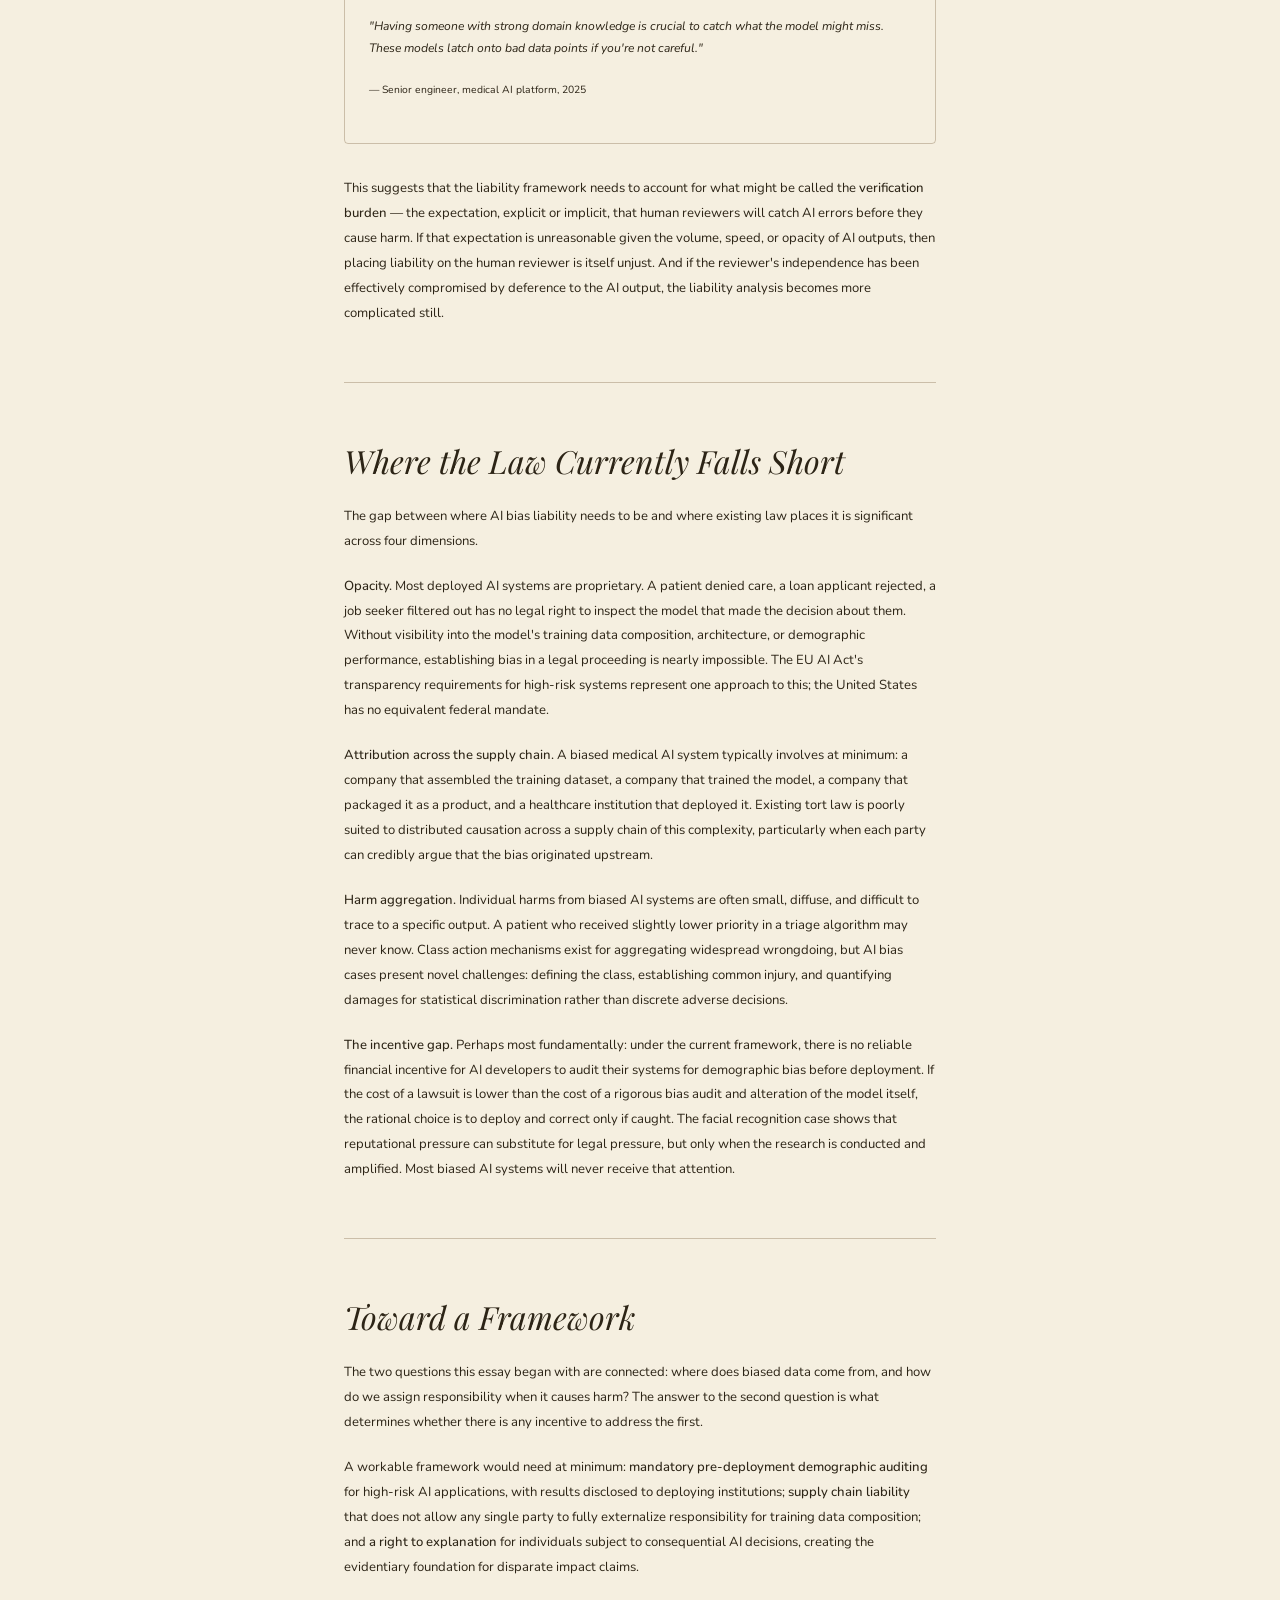
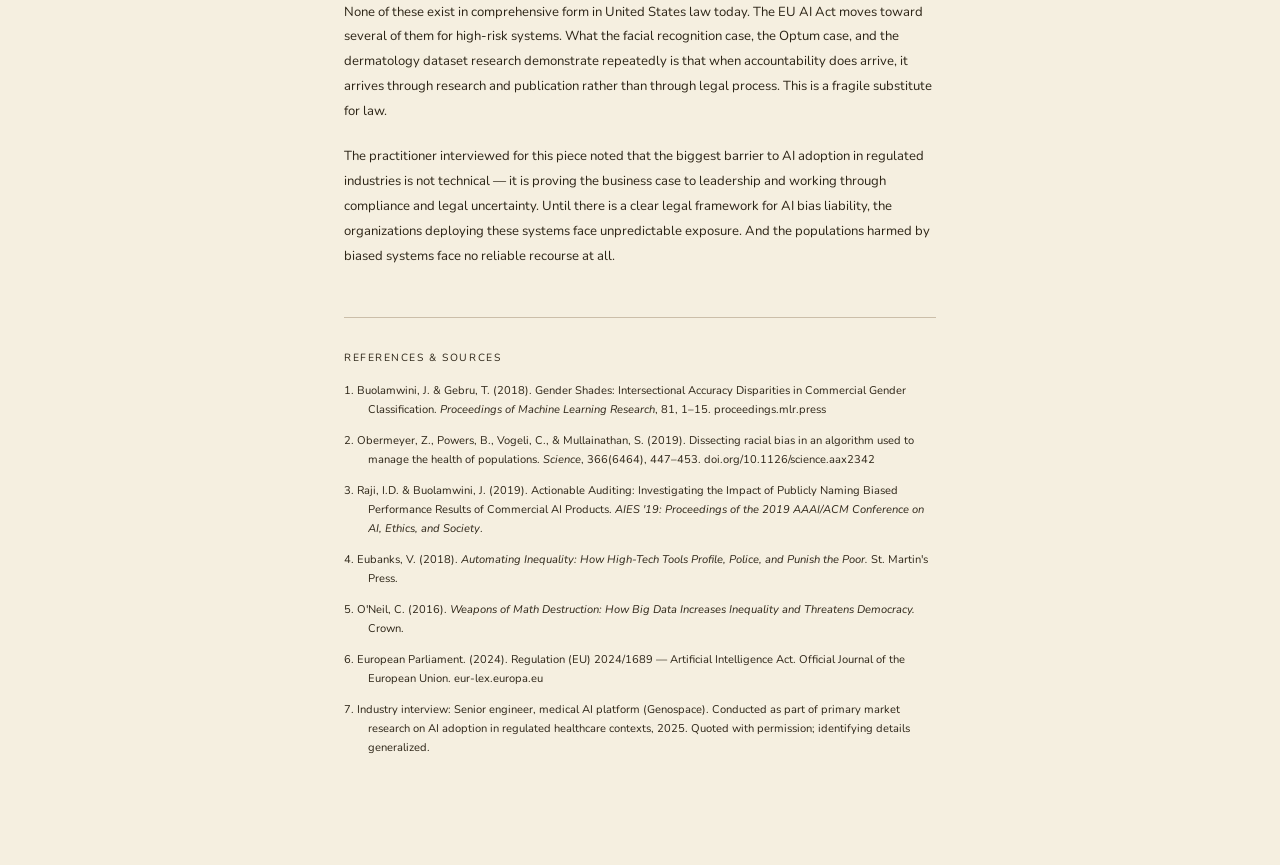
==== commit e85dc4e1: "Style back navigation links as visible buttons on all writing pages Co-Authored-By: Claude Sonnet 4." ====
--- a/writing/ai-bias-ip-liability.html
+++ b/writing/ai-bias-ip-liability.html
@@ -22,9 +22,10 @@
     .writing-nav a {
       font-family: var(--mono); font-size: 0.72rem;
       color: var(--text-muted); text-decoration: none;
-      letter-spacing: 0.08em; transition: color 0.2s;
-    }
-    .writing-nav a:hover { color: var(--blue-bright); }
+      letter-spacing: 0.08em; transition: color 0.2s, border-color 0.2s;
+      border: 1px solid var(--border); border-radius: 4px; padding: 0.35rem 0.85rem;
+    }
+    .writing-nav a:hover { color: var(--blue-bright); border-color: var(--blue-bright); }
     .writing-nav-logo {
       font-family: var(--mono); font-size: 0.8rem;
       color: var(--blue-bright); letter-spacing: 0.1em;
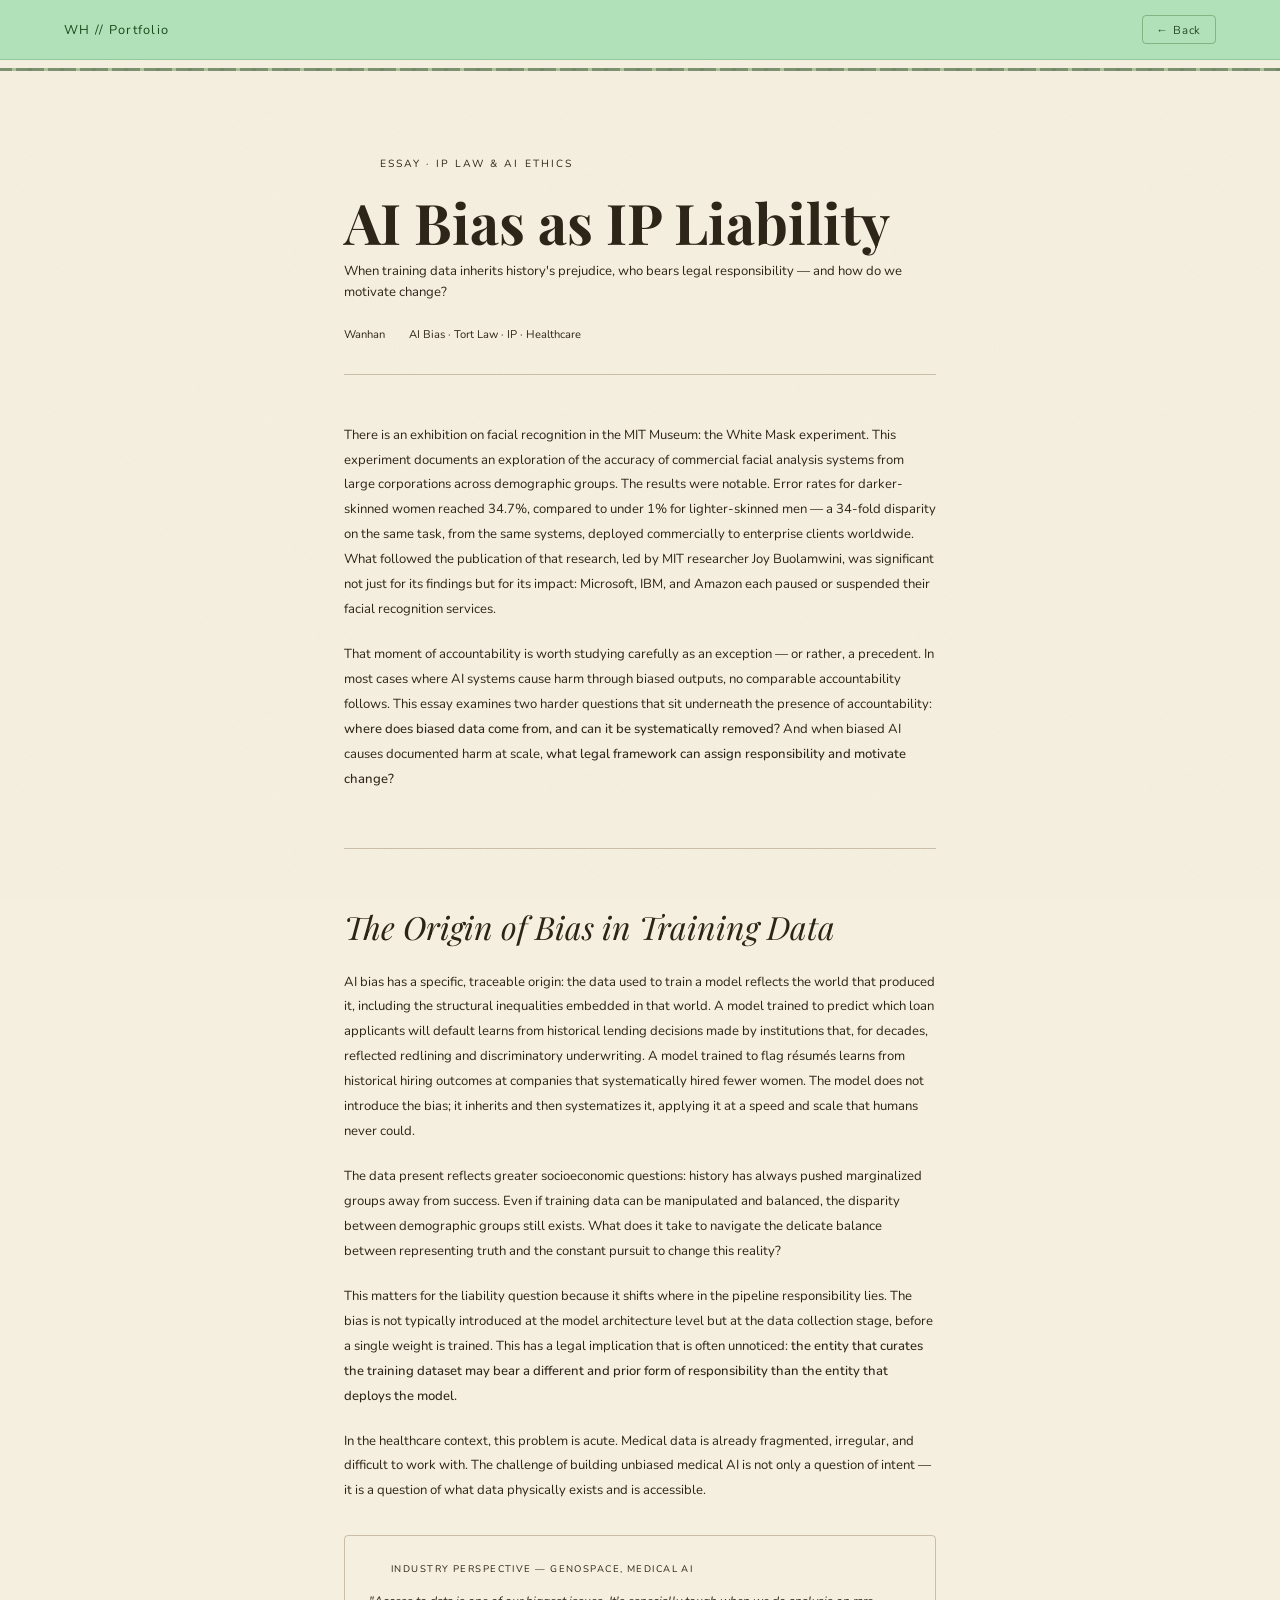
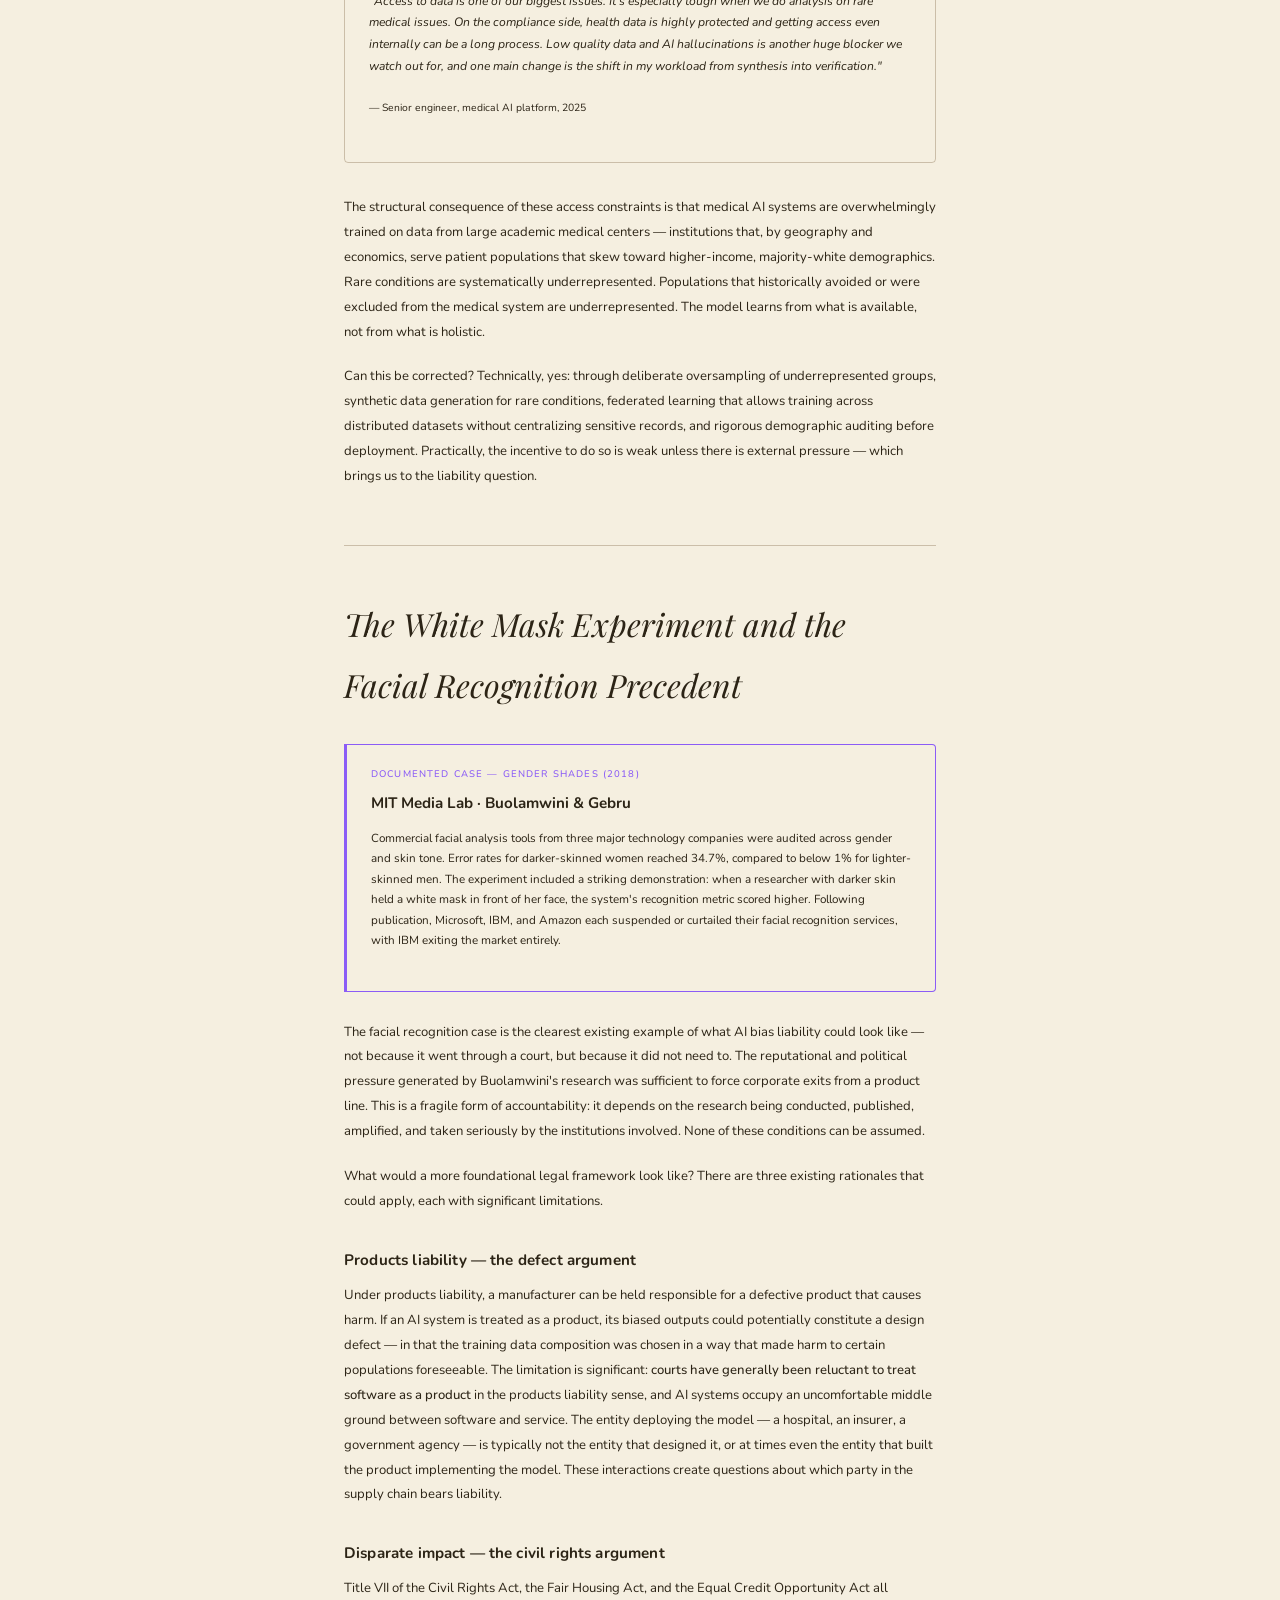
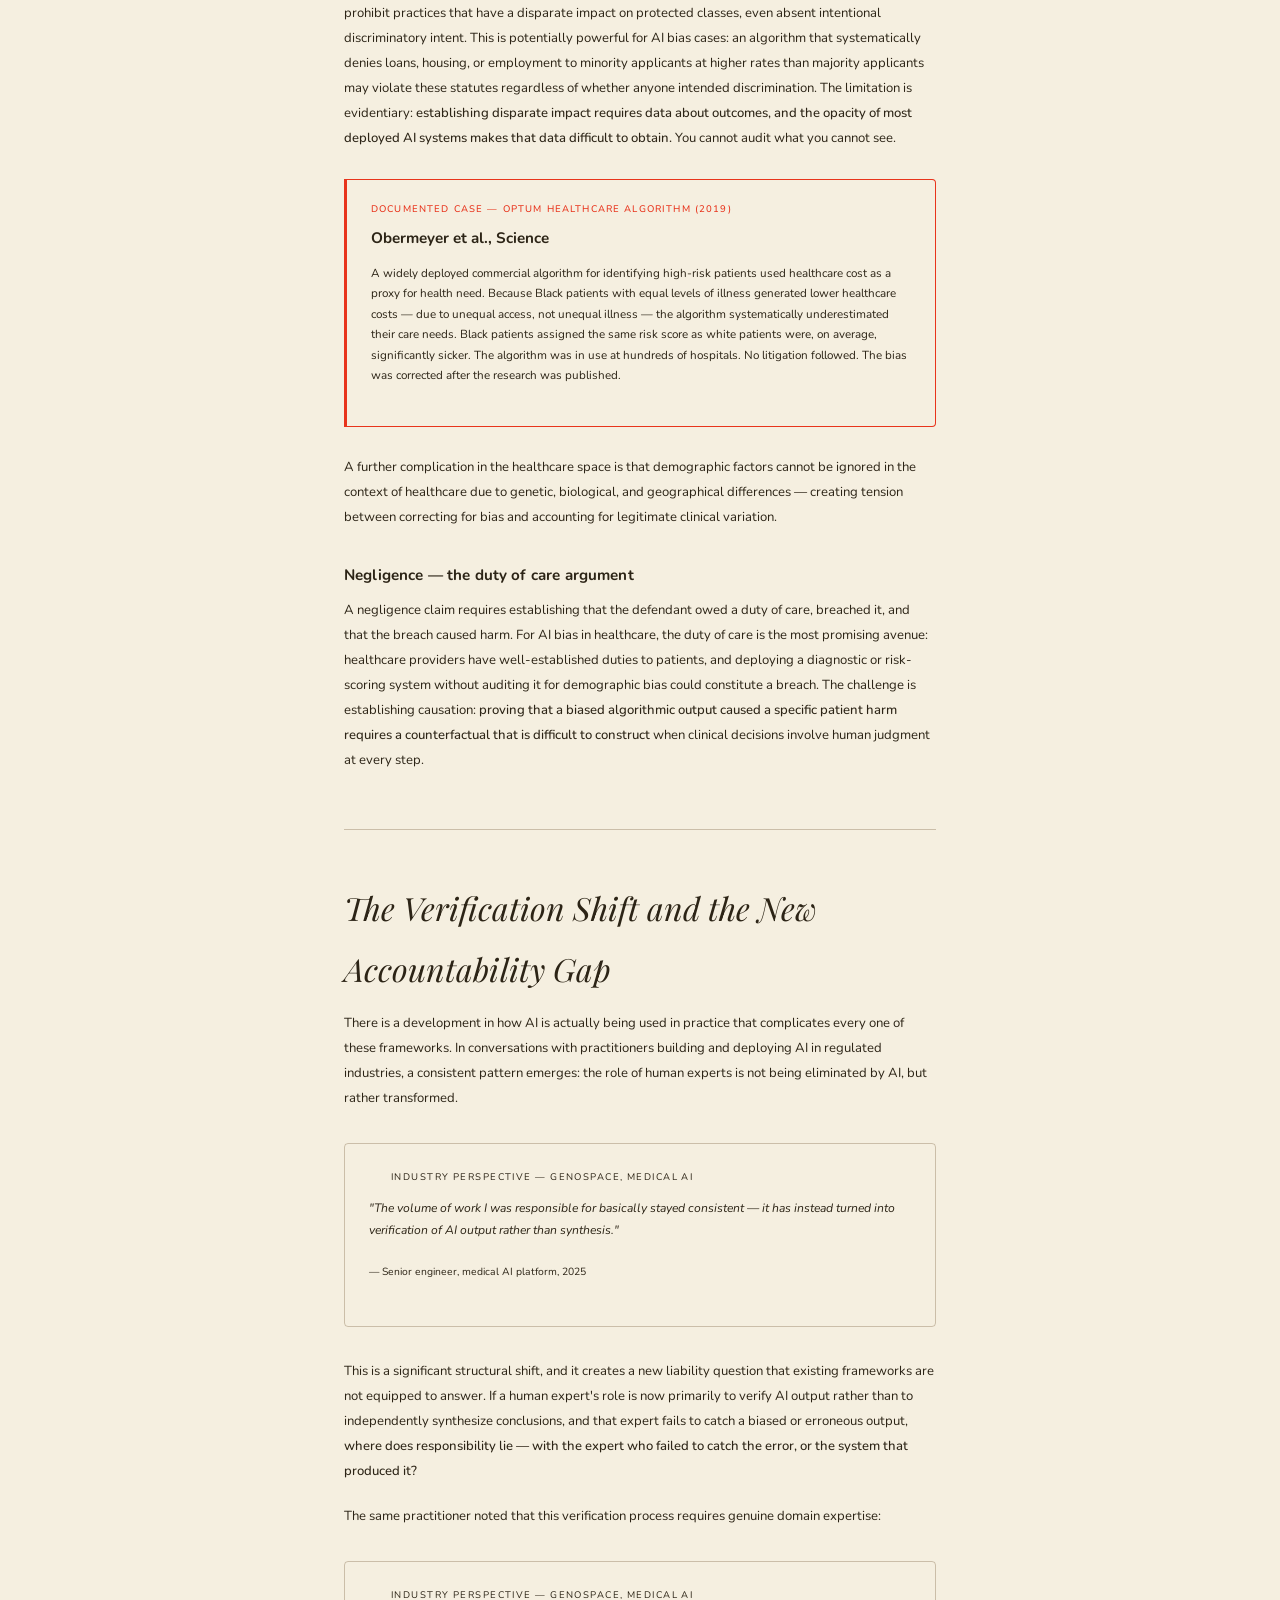
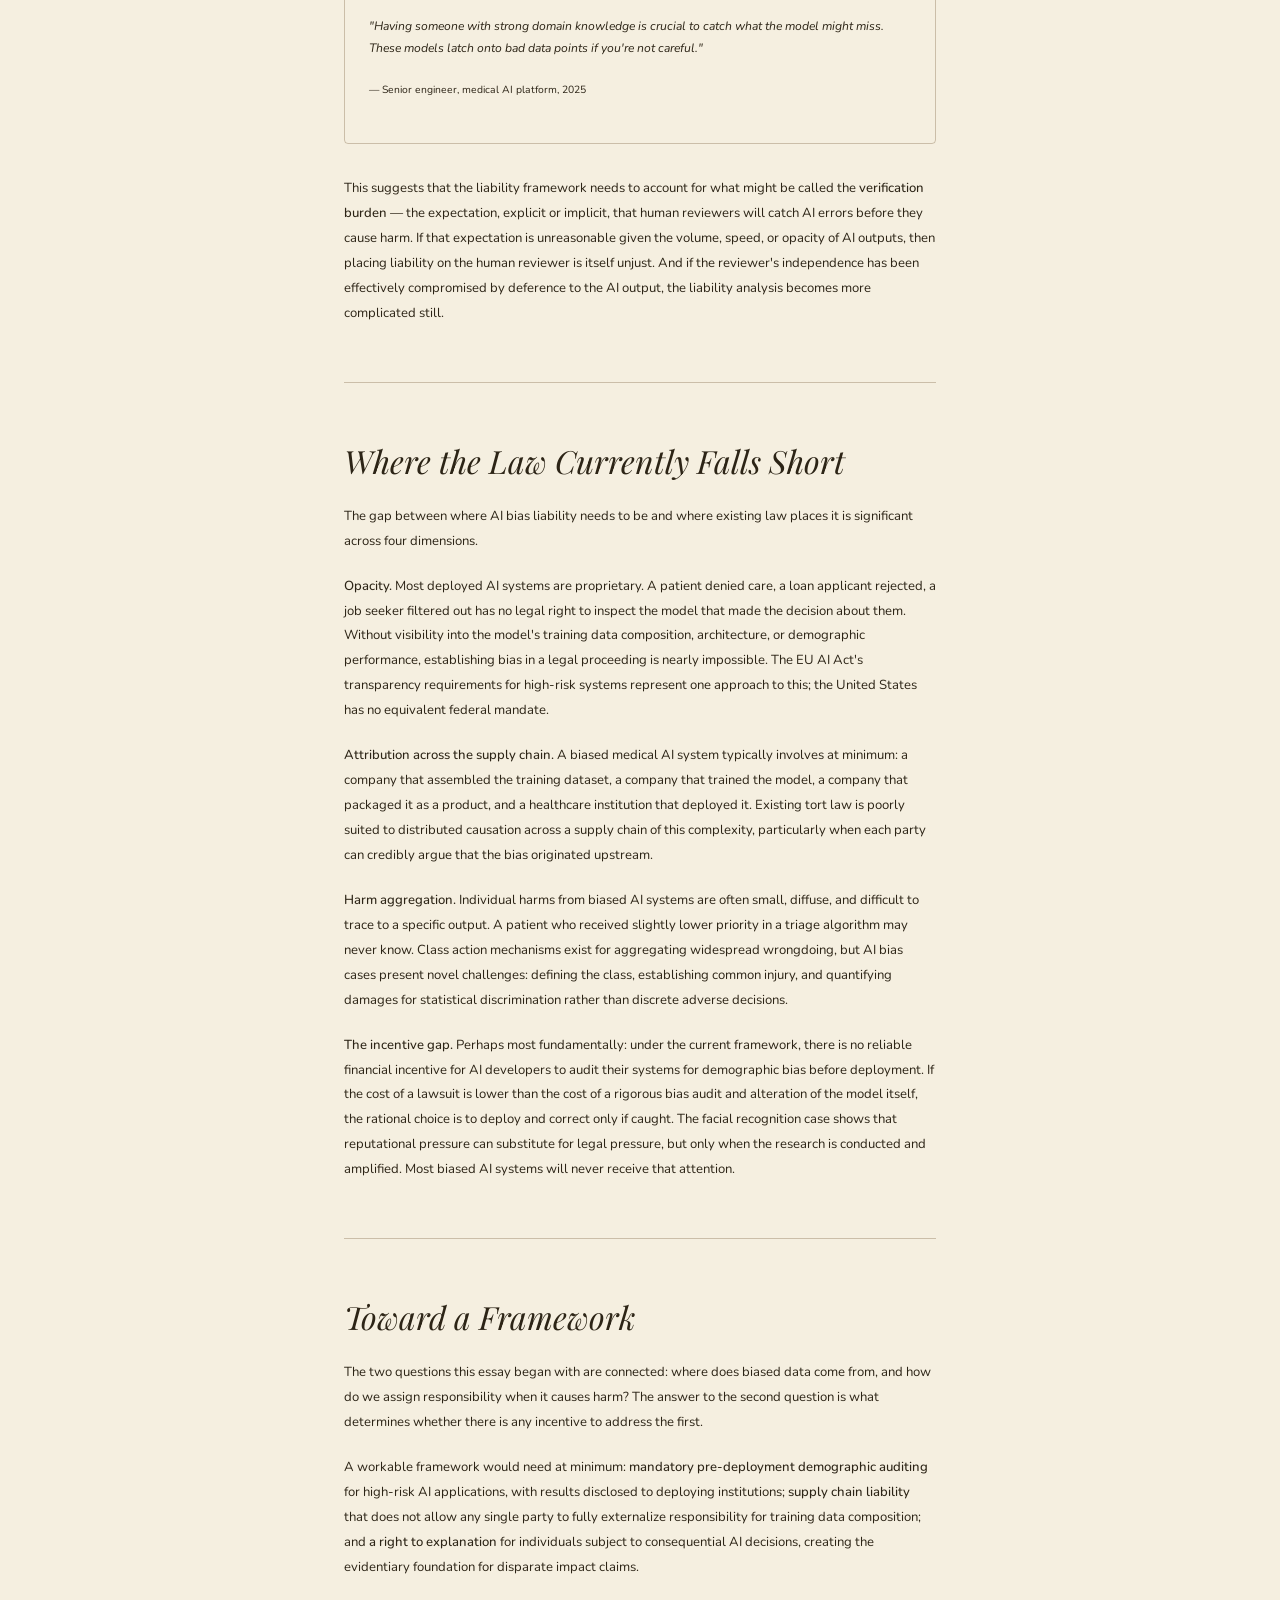
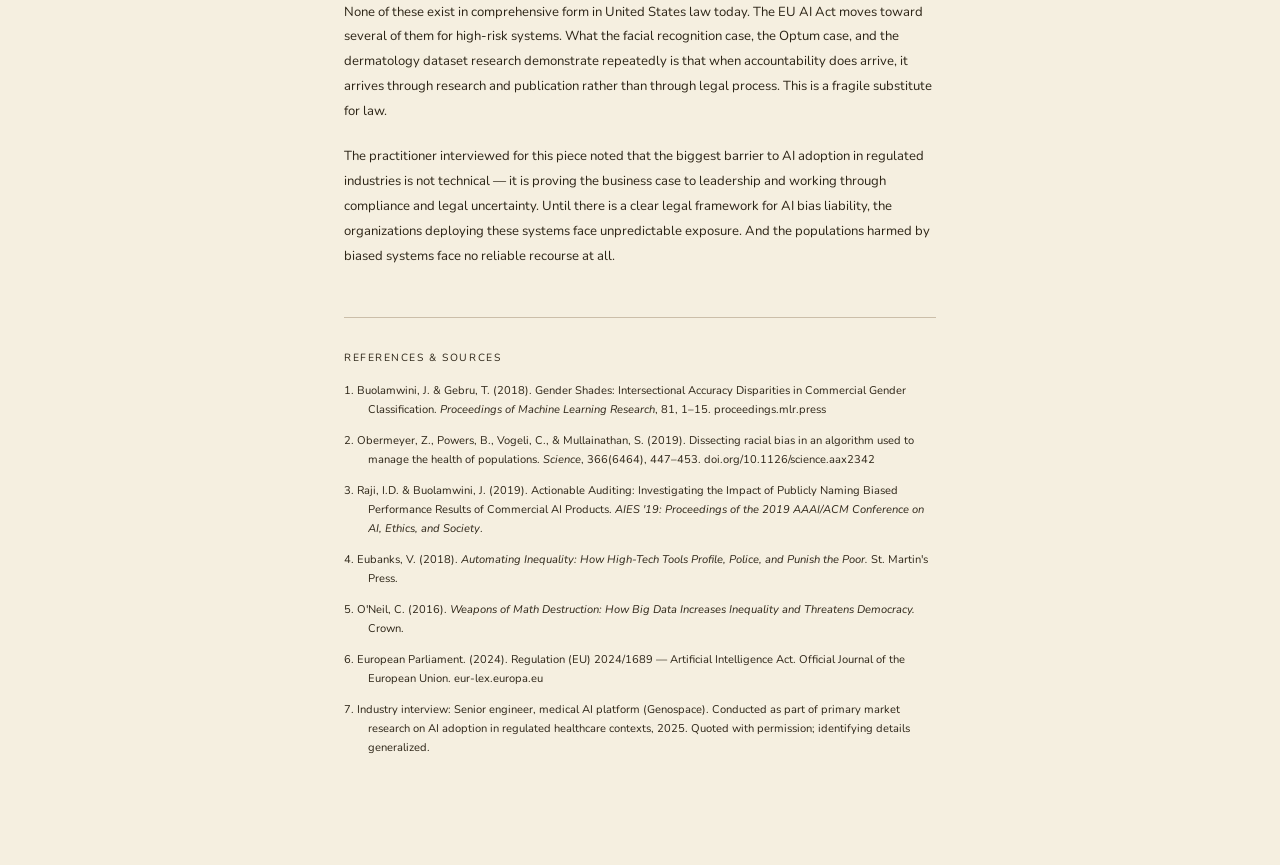
==== commit 775437f6: "Change nav bar background to light green on all writing pages Co-Authored-By: Claude Sonnet 4.6 <nor" ====
--- a/writing/ai-bias-ip-liability.html
+++ b/writing/ai-bias-ip-liability.html
@@ -16,19 +16,19 @@
       position: fixed; top: 0; left: 0; right: 0; height: 60px;
       display: flex; align-items: center; justify-content: space-between;
       padding: 0 var(--gutter);
-      background: rgba(8,14,26,0.92); backdrop-filter: blur(20px);
-      border-bottom: 1px solid var(--border); z-index: 100;
+      background: rgba(172,224,183,0.95); backdrop-filter: blur(20px);
+      border-bottom: 1px solid rgba(100,170,110,0.4); z-index: 100;
     }
     .writing-nav a {
       font-family: var(--mono); font-size: 0.72rem;
-      color: var(--text-muted); text-decoration: none;
+      color: #2a4a2a; text-decoration: none;
       letter-spacing: 0.08em; transition: color 0.2s, border-color 0.2s;
-      border: 1px solid var(--border); border-radius: 4px; padding: 0.35rem 0.85rem;
-    }
-    .writing-nav a:hover { color: var(--blue-bright); border-color: var(--blue-bright); }
+      border: 1px solid rgba(80,140,80,0.5); border-radius: 4px; padding: 0.35rem 0.85rem;
+    }
+    .writing-nav a:hover { color: #0a2a0a; border-color: #0a2a0a; }
     .writing-nav-logo {
       font-family: var(--mono); font-size: 0.8rem;
-      color: var(--blue-bright); letter-spacing: 0.1em;
+      color: #1a4a1a; letter-spacing: 0.1em;
     }
 
     .article {
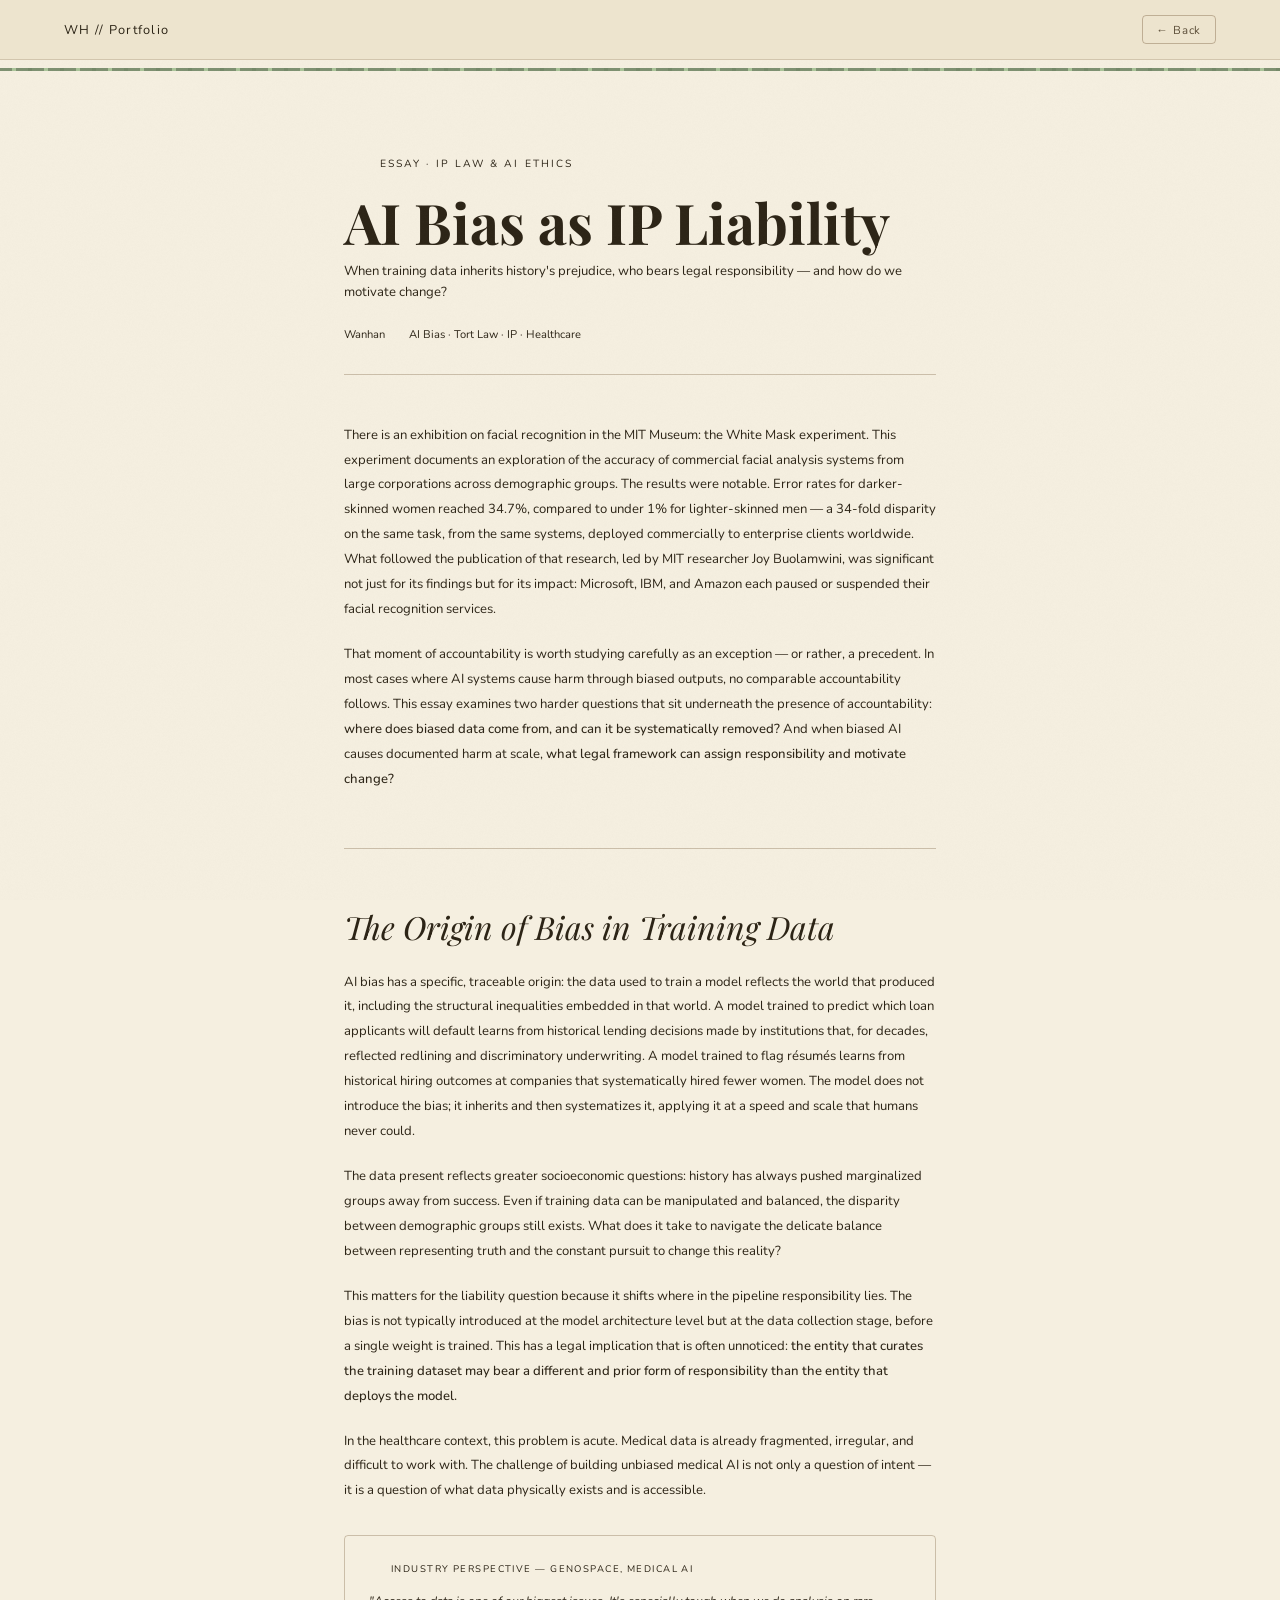
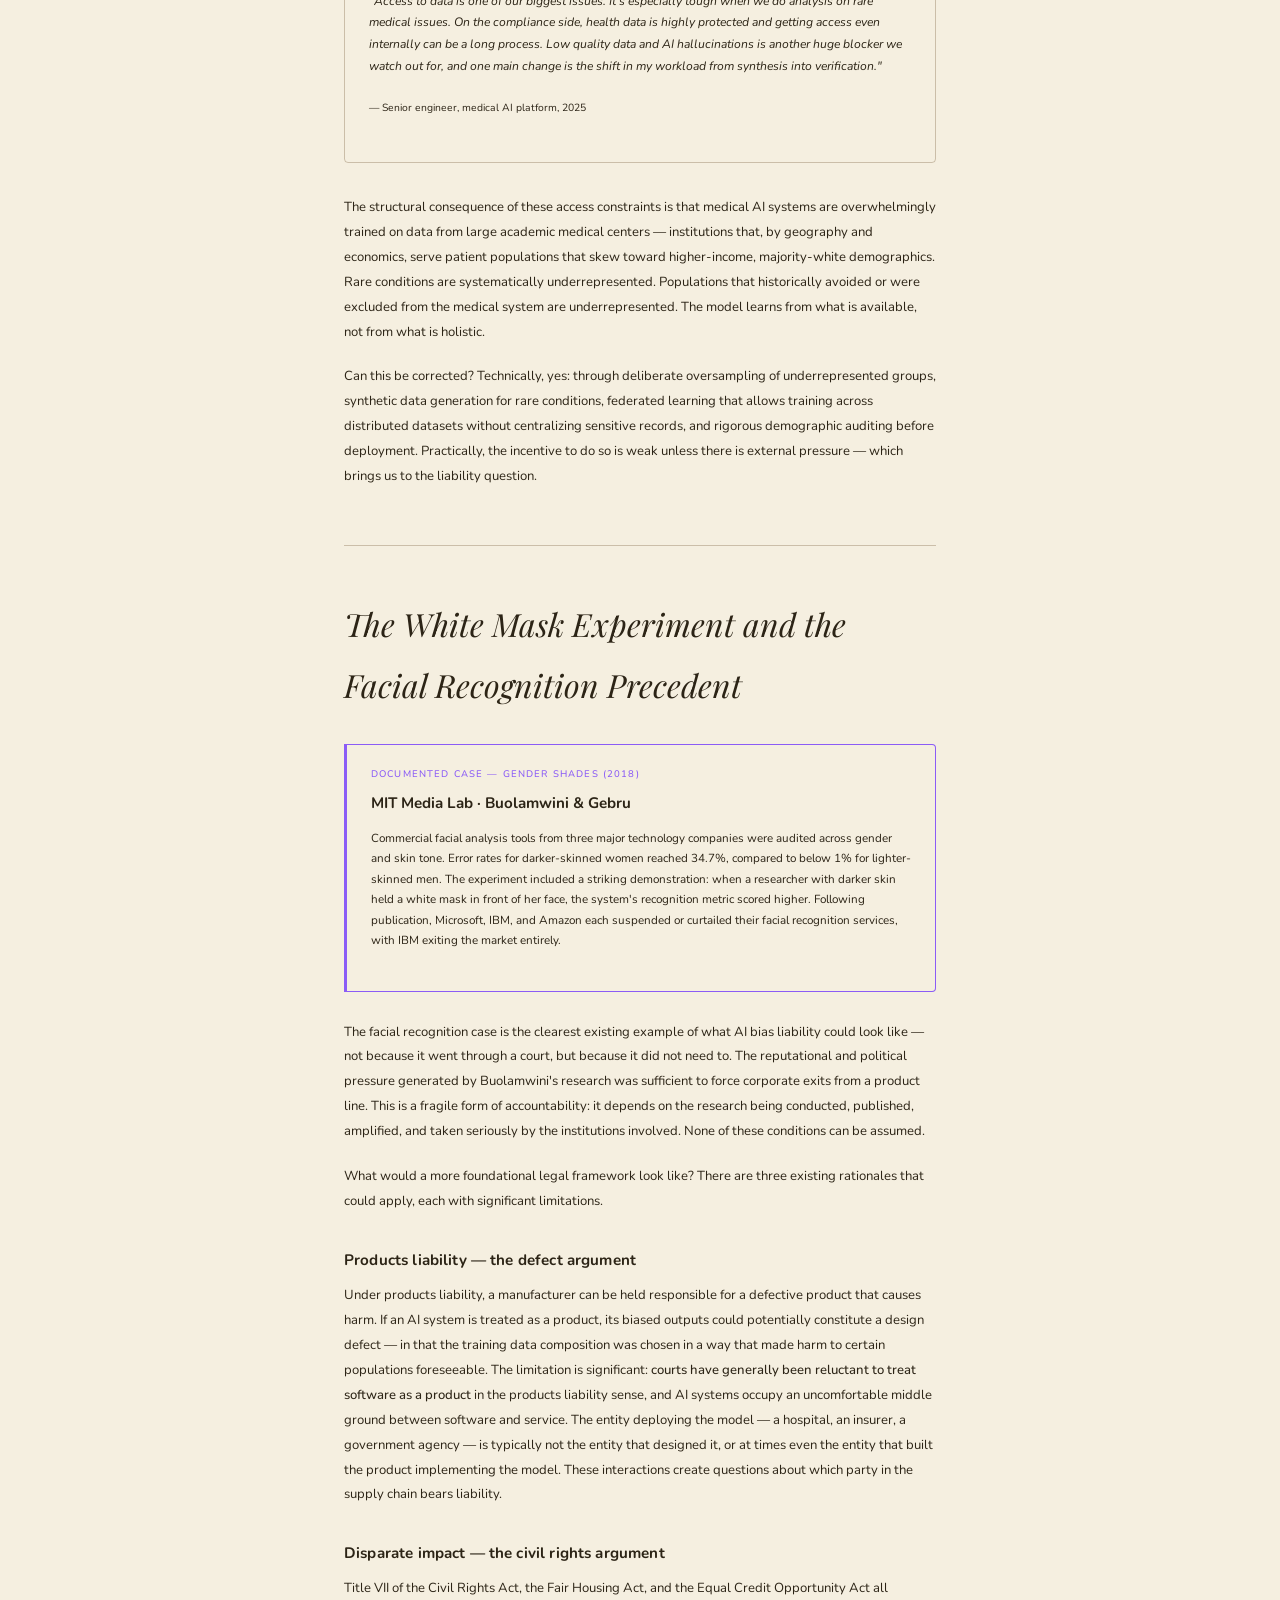
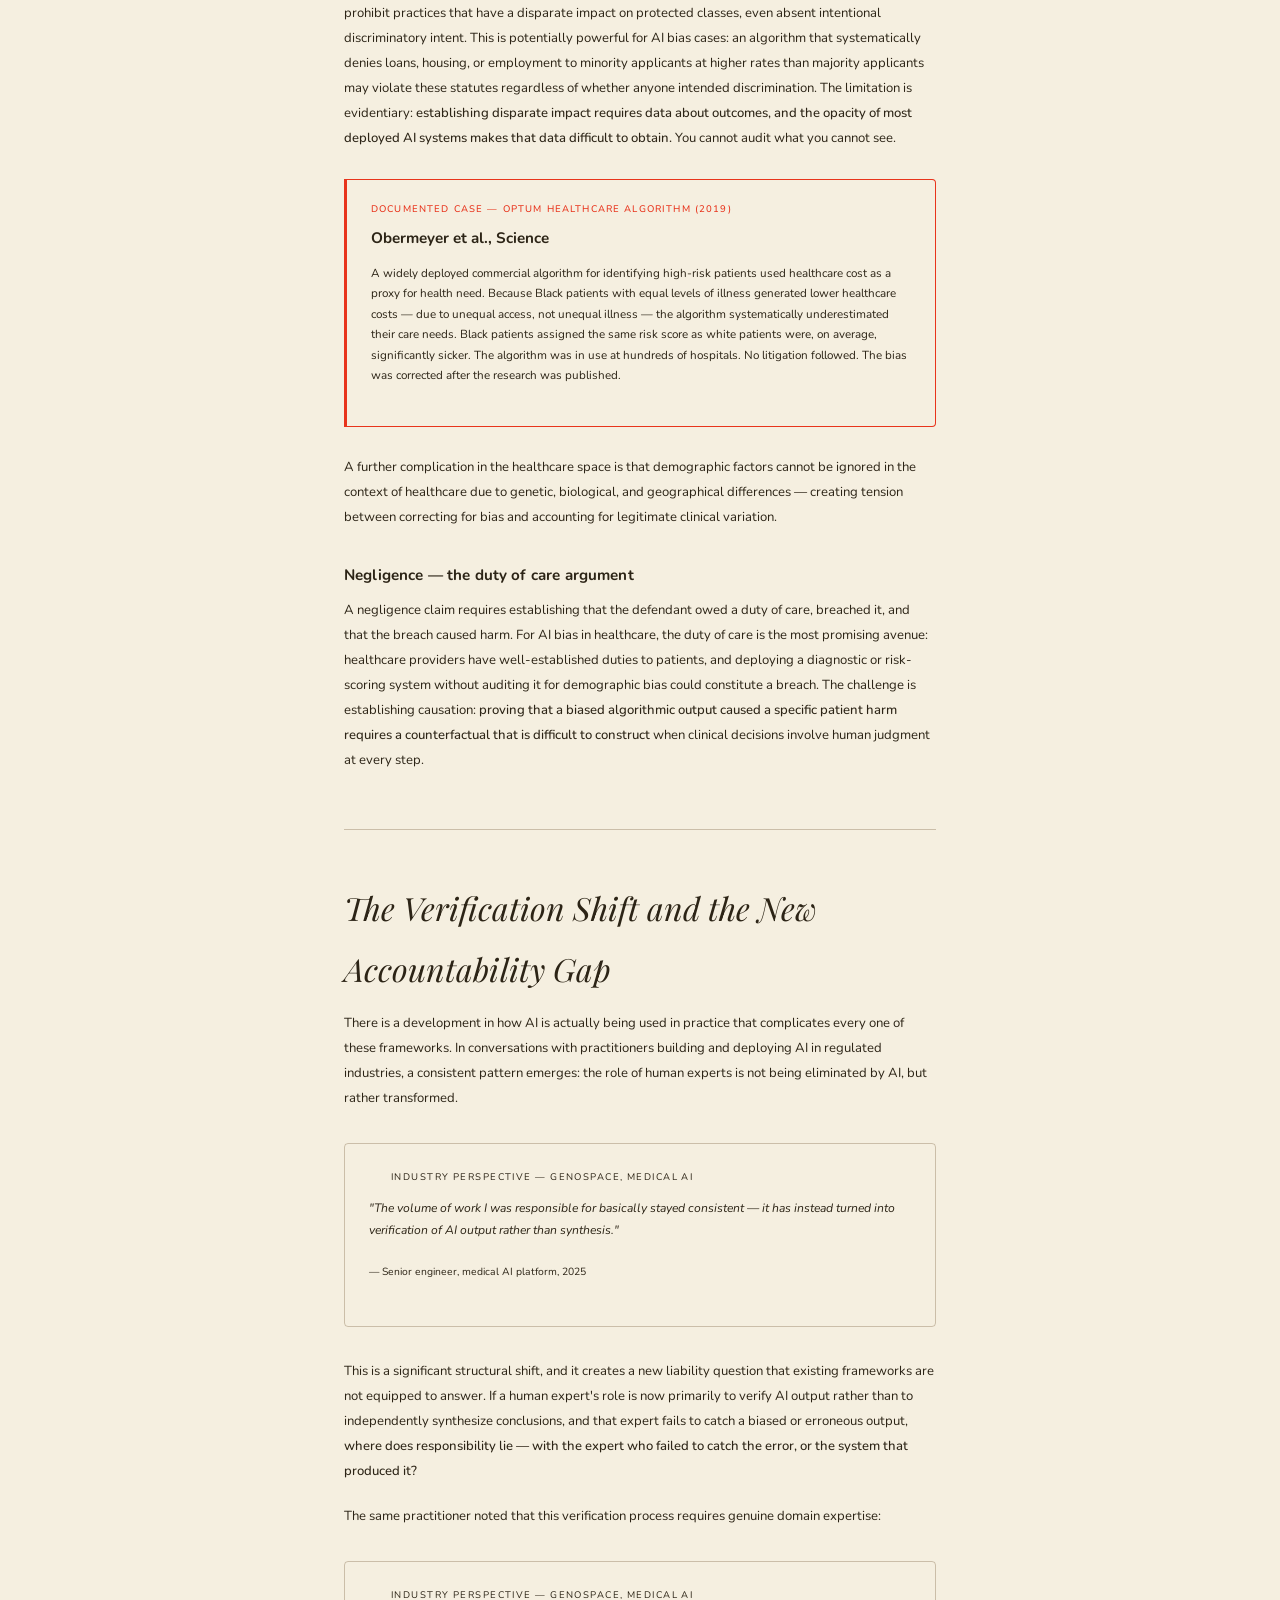
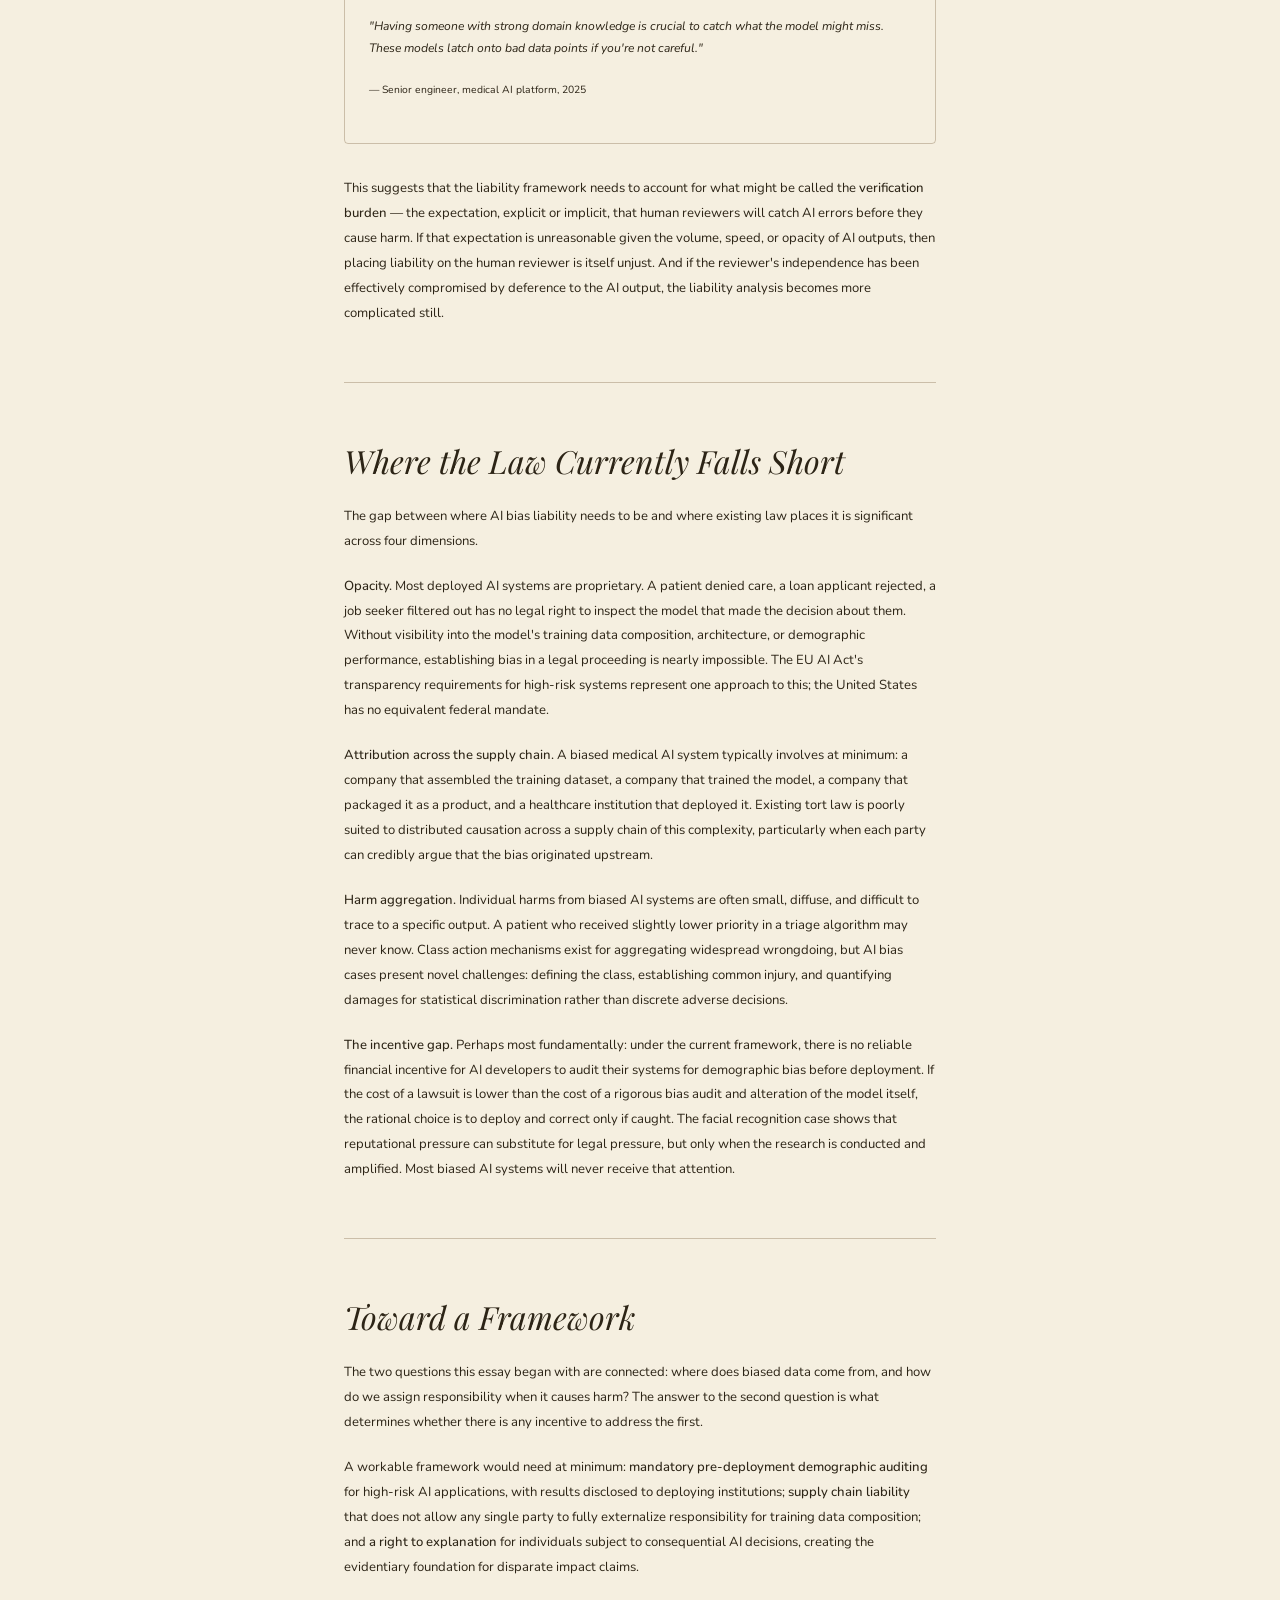
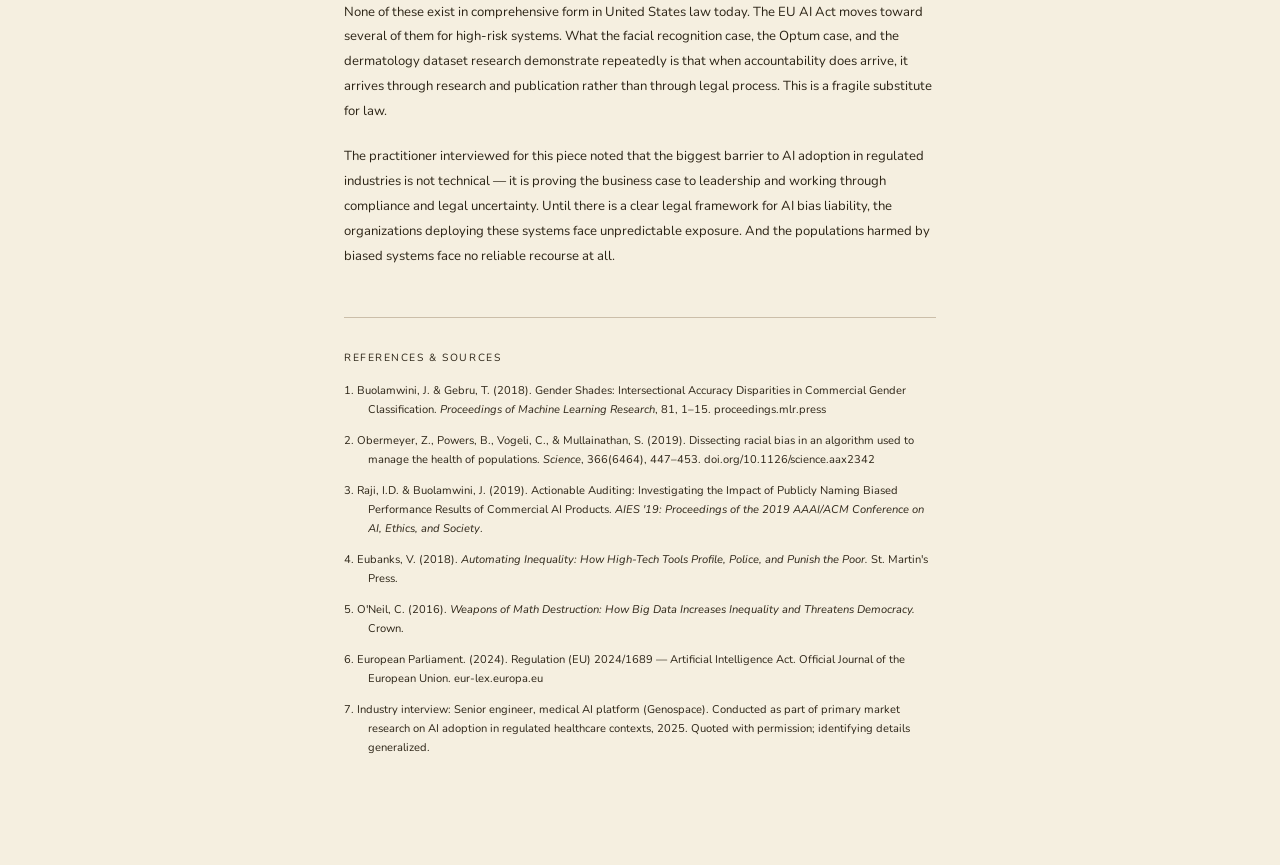
==== commit d166ab75: "Change writing nav bar to match home page tan color Co-Authored-By: Claude Sonnet 4.6 <noreply@anthr" ====
--- a/writing/ai-bias-ip-liability.html
+++ b/writing/ai-bias-ip-liability.html
@@ -16,19 +16,19 @@
       position: fixed; top: 0; left: 0; right: 0; height: 60px;
       display: flex; align-items: center; justify-content: space-between;
       padding: 0 var(--gutter);
-      background: rgba(172,224,183,0.95); backdrop-filter: blur(20px);
-      border-bottom: 1px solid rgba(100,170,110,0.4); z-index: 100;
+      background: rgba(237,228,206,0.97); backdrop-filter: blur(20px);
+      border-bottom: 1px solid rgba(107,76,42,0.2); z-index: 100;
     }
     .writing-nav a {
       font-family: var(--mono); font-size: 0.72rem;
-      color: #2a4a2a; text-decoration: none;
+      color: #5c4e38; text-decoration: none;
       letter-spacing: 0.08em; transition: color 0.2s, border-color 0.2s;
-      border: 1px solid rgba(80,140,80,0.5); border-radius: 4px; padding: 0.35rem 0.85rem;
-    }
-    .writing-nav a:hover { color: #0a2a0a; border-color: #0a2a0a; }
+      border: 1px solid rgba(107,76,42,0.35); border-radius: 4px; padding: 0.35rem 0.85rem;
+    }
+    .writing-nav a:hover { color: #2c2416; border-color: #6b4c2a; }
     .writing-nav-logo {
       font-family: var(--mono); font-size: 0.8rem;
-      color: #1a4a1a; letter-spacing: 0.1em;
+      color: #2c2416; letter-spacing: 0.1em;
     }
 
     .article {
